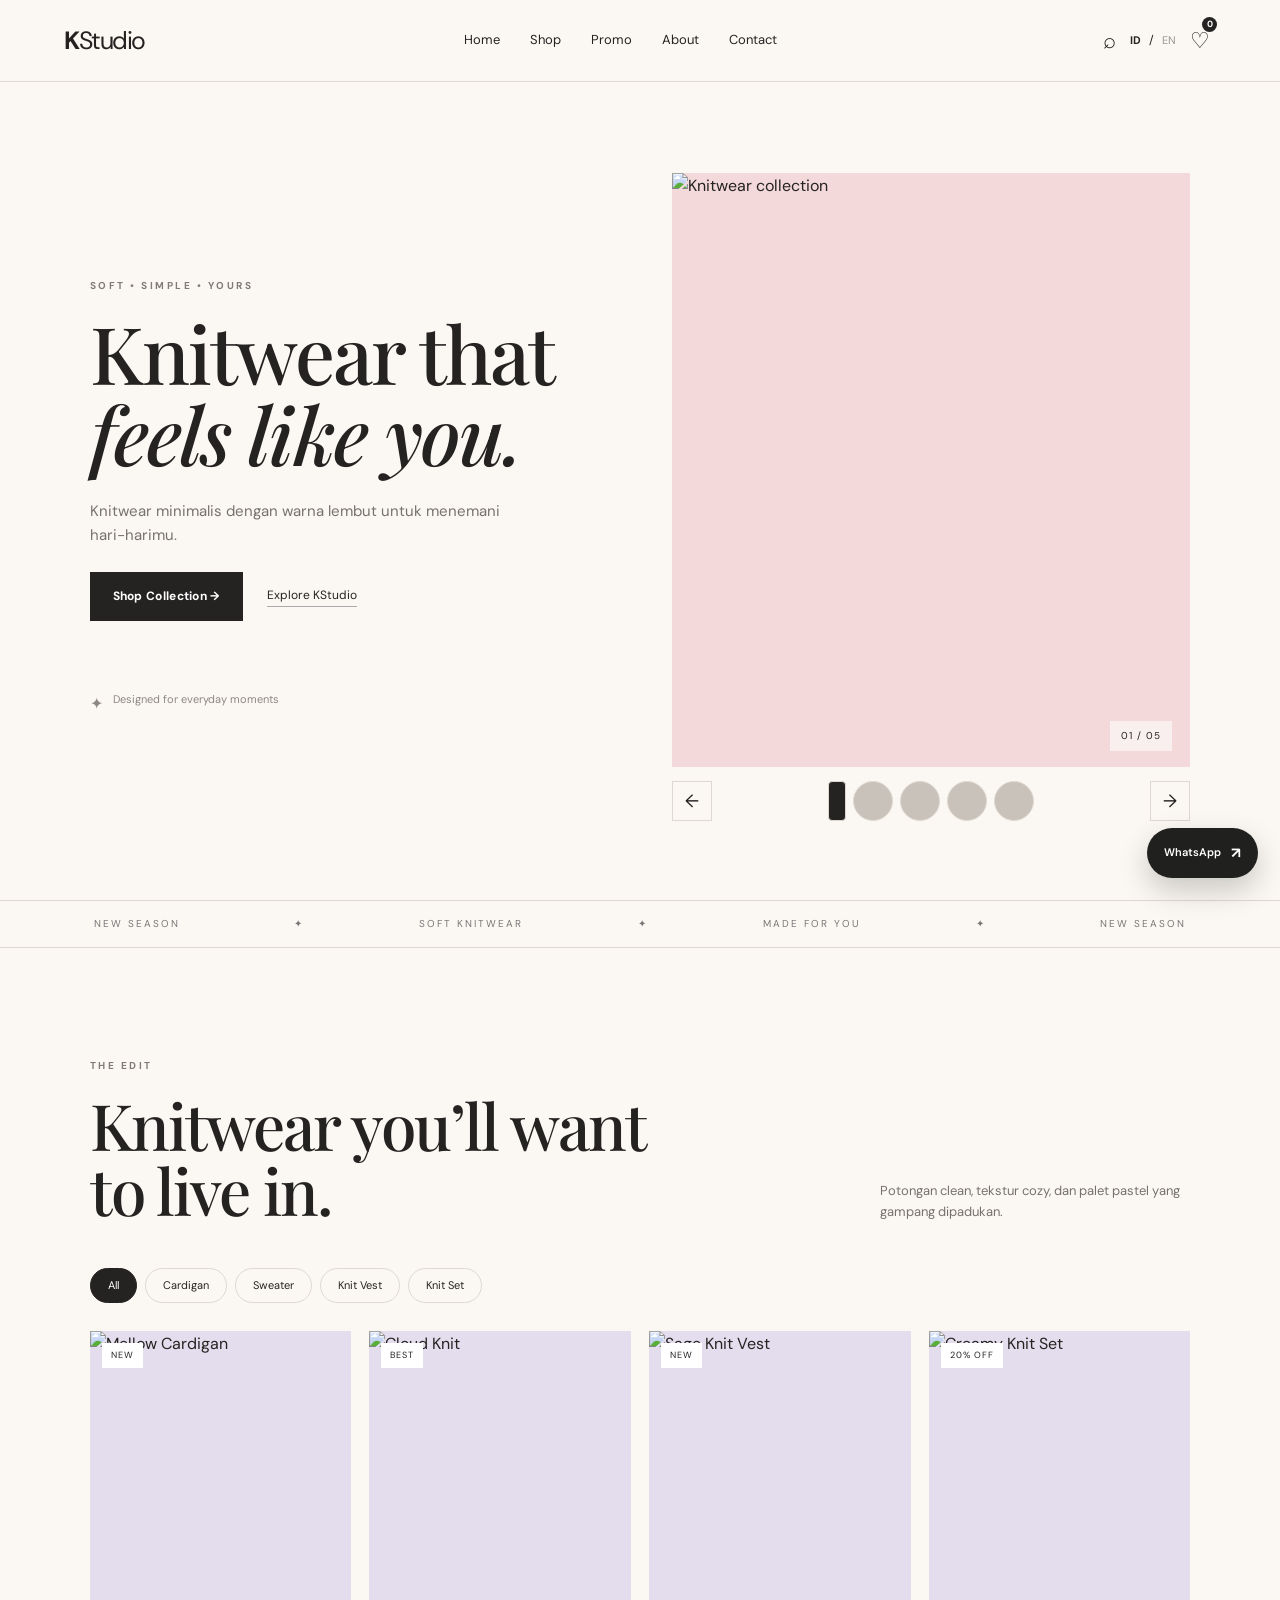
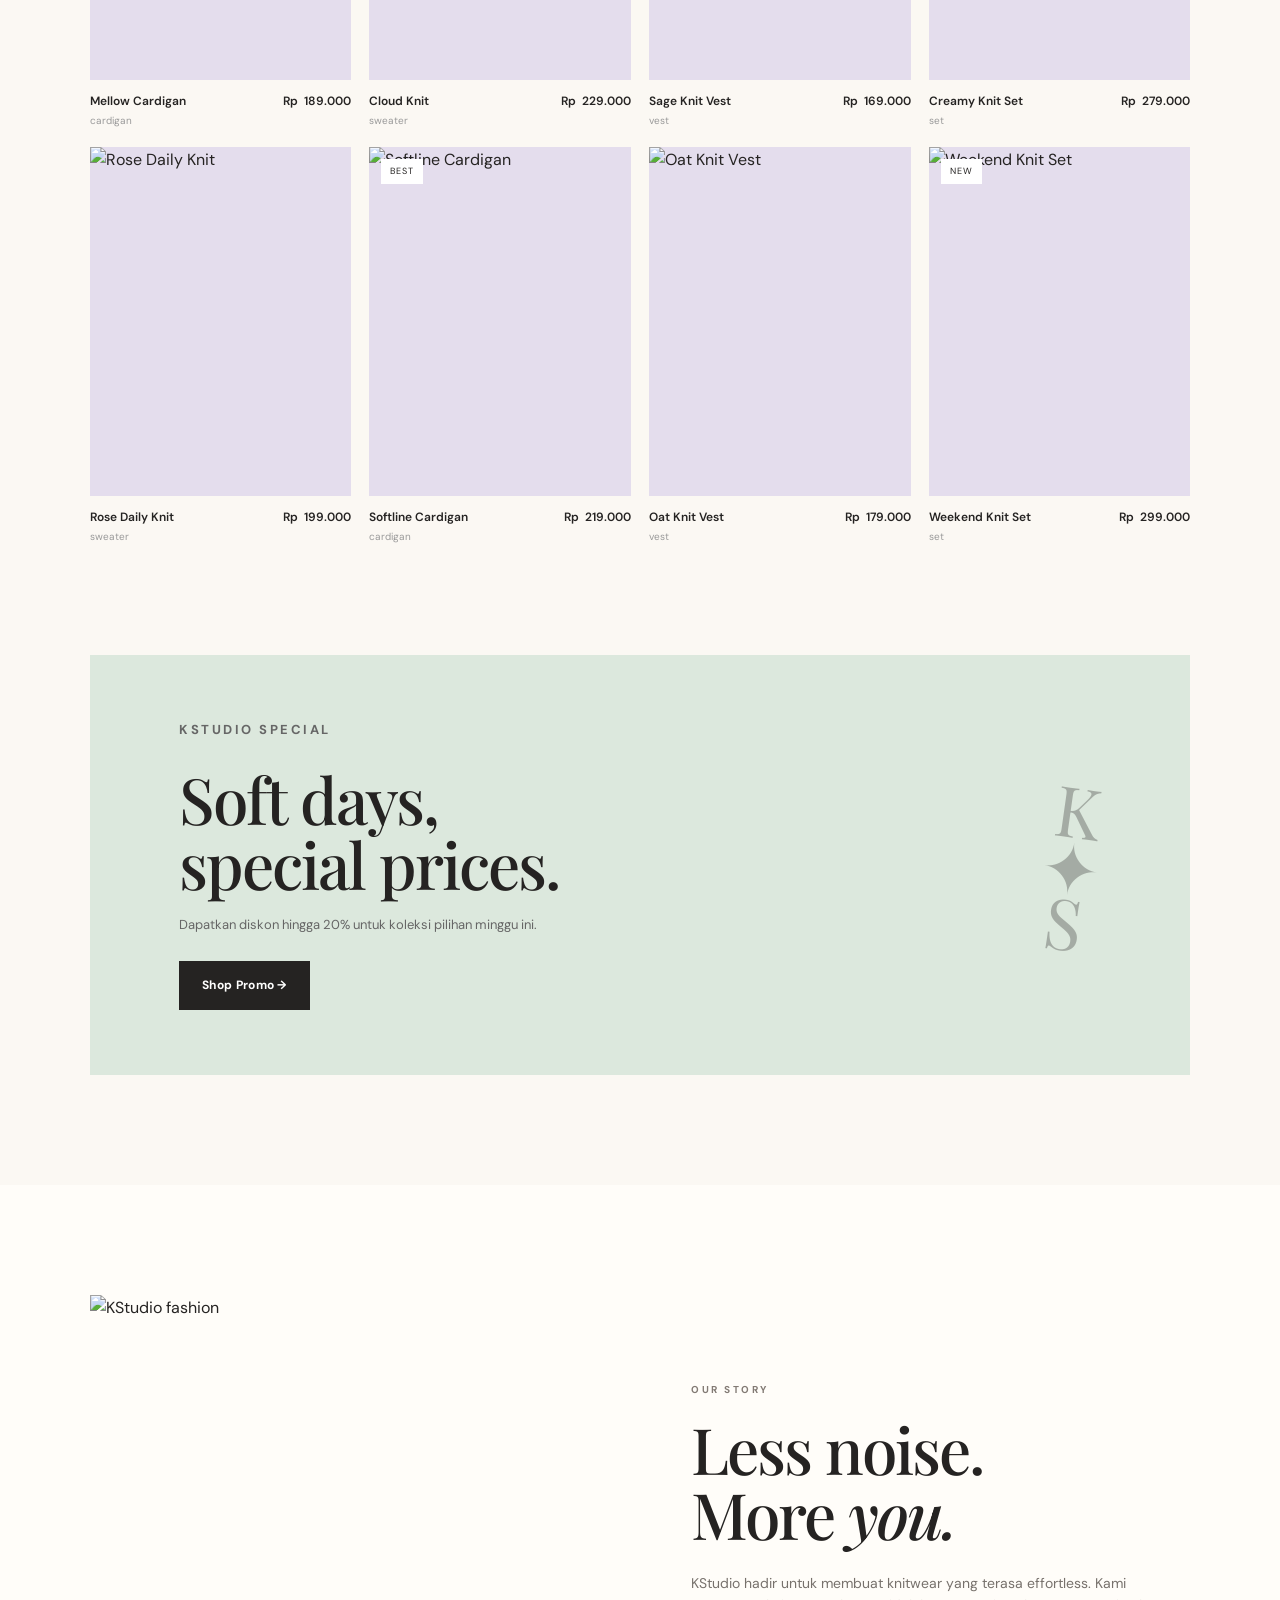
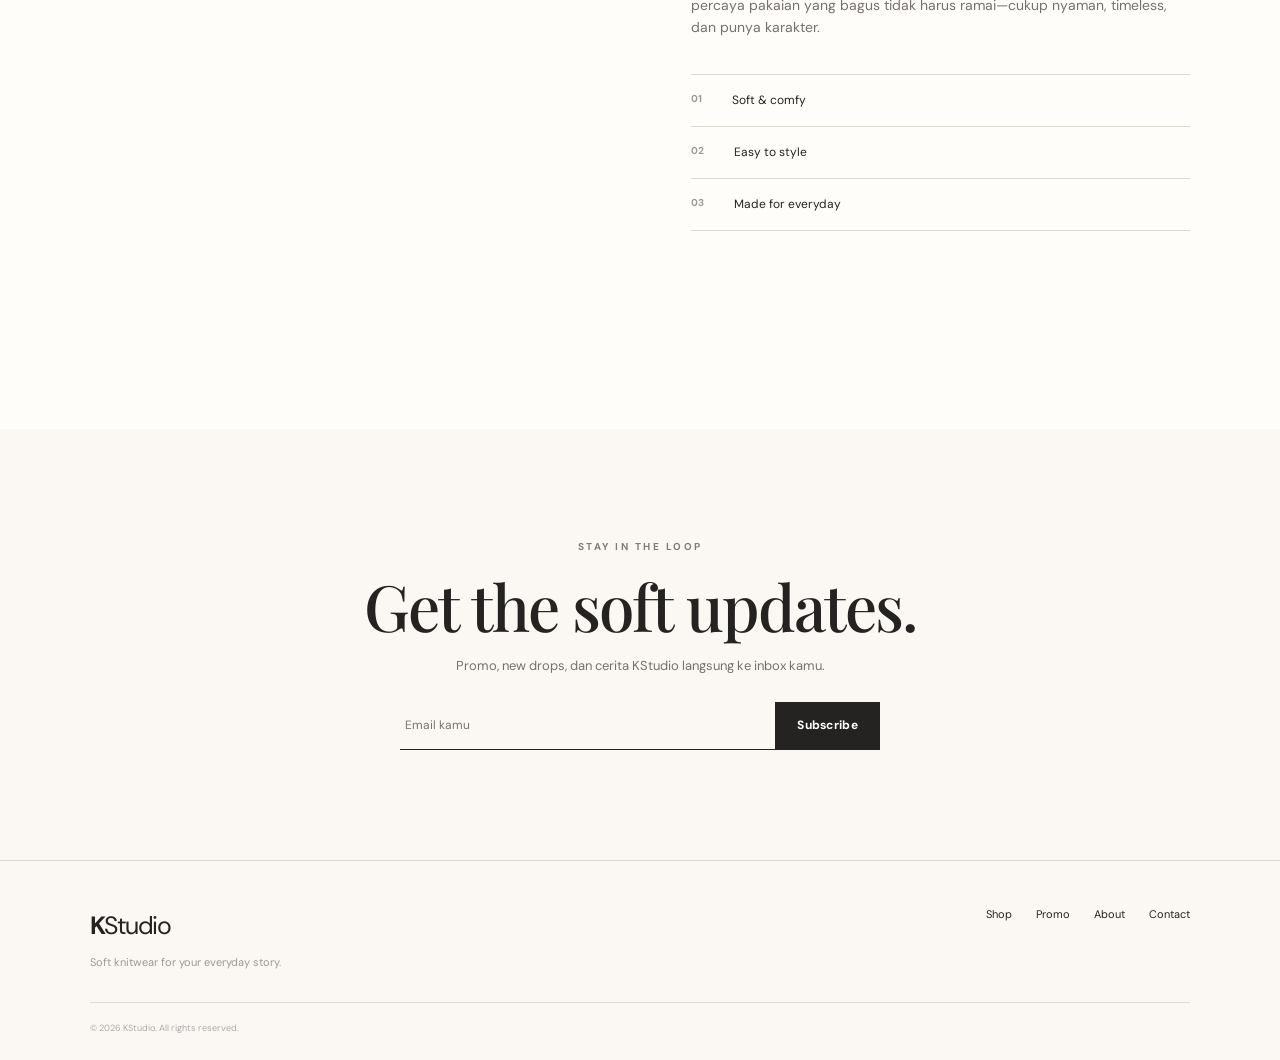
==== index.html @ eabb9b37 "Add files via upload" ====
<!DOCTYPE html>
<html lang="id">
<head>
  <meta charset="UTF-8">
  <meta name="viewport" content="width=device-width, initial-scale=1.0">
  <meta name="description" content="KStudio — modern knitwear with a soft pastel aesthetic.">
  <title>KStudio — Knitwear & Everyday Essentials</title>
  <link rel="preconnect" href="https://fonts.googleapis.com">
  <link rel="preconnect" href="https://fonts.gstatic.com" crossorigin>
  <link href="https://fonts.googleapis.com/css2?family=DM+Sans:wght@400;500;600;700&family=Playfair+Display:wght@500;600&display=swap" rel="stylesheet">
  <link rel="stylesheet" href="style.css">
</head>
<body>
  <header class="header">
    <a href="#home" class="logo">K<span>Studio</span></a>

    <nav class="nav" id="nav">
      <a href="#home" data-i18n="nav.home">Home</a>
      <a href="#shop" data-i18n="nav.shop">Shop</a>
      <a href="#promo" data-i18n="nav.promo">Promo</a>
      <a href="#about" data-i18n="nav.about">About</a>
      <a href="#contact" data-i18n="nav.contact">Contact</a>
    </nav>

    <div class="header-actions">
      <button class="icon-btn" id="searchBtn" aria-label="Search">⌕</button>
      <button class="lang-btn active" data-lang="id">ID</button>
      <span>/</span>
      <button class="lang-btn" data-lang="en">EN</button>
      <button class="icon-btn cart-button" id="cartBtn" aria-label="Shopping cart">
        ♡ <b id="cartCount">0</b>
      </button>
      <button class="menu-btn" id="menuBtn" aria-label="Open menu">☰</button>
    </div>
  </header>

  <div class="search-panel" id="searchPanel">
    <input id="searchInput" type="search" placeholder="Cari knitwear favoritmu..." data-i18n-placeholder="search.placeholder">
    <button id="closeSearch">×</button>
  </div>

  <main>
    <section class="hero" id="home">
      <div class="hero-copy">
        <p class="eyebrow" data-i18n="hero.eyebrow">SOFT • SIMPLE • YOURS</p>
        <h1 data-i18n="hero.title">Knitwear that<br><em>feels like you.</em></h1>
        <p class="hero-text" data-i18n="hero.text">Knitwear minimalis dengan warna lembut untuk menemani hari-harimu.</p>
        <div class="hero-buttons">
          <a href="#shop" class="btn btn-dark" data-i18n="hero.cta">Shop Collection →</a>
          <a href="#about" class="text-link" data-i18n="hero.more">Explore KStudio</a>
        </div>
        <div class="hero-note">
          <span>✦</span>
          <span data-i18n="hero.note">Designed for everyday moments</span>
        </div>
      </div>

      <div class="hero-slider">
        <div class="slides" id="slides">
          <article class="slide active">
            <img src="https://images.unsplash.com/photo-1551488831-00ddcb6c6bd3?auto=format&fit=crop&w=1200&q=85" alt="Knitwear collection">
            <div class="slide-label">01 / 05</div>
          </article>
          <article class="slide">
            <img src="https://images.unsplash.com/photo-1576566588028-4147f3842f27?auto=format&fit=crop&w=1200&q=85" alt="Soft knitwear">
            <div class="slide-label">02 / 05</div>
          </article>
          <article class="slide">
            <img src="https://images.unsplash.com/photo-1608234807905-4466023792f5?auto=format&fit=crop&w=1200&q=85" alt="Casual knit outfit">
            <div class="slide-label">03 / 05</div>
          </article>
          <article class="slide">
            <img src="https://images.unsplash.com/photo-1583743814966-8936f37f4678?auto=format&fit=crop&w=1200&q=85" alt="Minimal fashion">
            <div class="slide-label">04 / 05</div>
          </article>
          <article class="slide">
            <img src="https://images.unsplash.com/photo-1610652492500-ded49ceeb378?auto=format&fit=crop&w=1200&q=85" alt="Cozy fashion">
            <div class="slide-label">05 / 05</div>
          </article>
        </div>
        <div class="slider-controls">
          <button id="prevSlide">←</button>
          <div class="dots" id="dots"></div>
          <button id="nextSlide">→</button>
        </div>
      </div>
    </section>

    <section class="ticker">
      <span>NEW SEASON</span><i>✦</i><span>SOFT KNITWEAR</span><i>✦</i><span>MADE FOR YOU</span><i>✦</i><span>NEW SEASON</span>
    </section>

    <section class="section" id="shop">
      <div class="section-head">
        <div>
          <p class="eyebrow" data-i18n="shop.eyebrow">THE EDIT</p>
          <h2 data-i18n="shop.title">Knitwear you’ll want<br>to live in.</h2>
        </div>
        <p data-i18n="shop.desc">Potongan clean, tekstur cozy, dan palet pastel yang gampang dipadukan.</p>
      </div>

      <div class="category-row">
        <button class="category active" data-filter="all" data-i18n="cat.all">All</button>
        <button class="category" data-filter="cardigan" data-i18n="cat.cardigan">Cardigan</button>
        <button class="category" data-filter="sweater" data-i18n="cat.sweater">Sweater</button>
        <button class="category" data-filter="vest" data-i18n="cat.vest">Knit Vest</button>
        <button class="category" data-filter="set" data-i18n="cat.set">Knit Set</button>
      </div>

      <div class="product-grid" id="productGrid"></div>
    </section>

    <section class="promo" id="promo">
      <div>
        <p class="eyebrow">KSTUDIO SPECIAL</p>
        <h2 data-i18n="promo.title">Soft days,<br>special prices.</h2>
        <p data-i18n="promo.text">Dapatkan diskon hingga 20% untuk koleksi pilihan minggu ini.</p>
        <a href="#shop" class="btn btn-dark" data-i18n="promo.cta">Shop Promo →</a>
      </div>
      <div class="promo-mark">K<br>✦<br>S</div>
    </section>

    <section class="about section" id="about">
      <div class="about-image">
        <img src="https://images.unsplash.com/photo-1558769132-cb1aea458c5e?auto=format&fit=crop&w=1200&q=85" alt="KStudio fashion">
      </div>
      <div class="about-copy">
        <p class="eyebrow" data-i18n="about.eyebrow">OUR STORY</p>
        <h2 data-i18n="about.title">Less noise.<br>More <em>you.</em></h2>
        <p data-i18n="about.text">KStudio hadir untuk membuat knitwear yang terasa effortless. Kami percaya pakaian yang bagus tidak harus ramai—cukup nyaman, timeless, dan punya karakter.</p>
        <div class="values">
          <div><strong>01</strong><span data-i18n="about.v1">Soft & comfy</span></div>
          <div><strong>02</strong><span data-i18n="about.v2">Easy to style</span></div>
          <div><strong>03</strong><span data-i18n="about.v3">Made for everyday</span></div>
        </div>
      </div>
    </section>

    <section class="newsletter" id="contact">
      <p class="eyebrow">STAY IN THE LOOP</p>
      <h2 data-i18n="newsletter.title">Get the soft updates.</h2>
      <p data-i18n="newsletter.text">Promo, new drops, dan cerita KStudio langsung ke inbox kamu.</p>
      <form id="newsletterForm">
        <input type="email" required placeholder="Email kamu" data-i18n-placeholder="newsletter.placeholder">
        <button class="btn btn-dark" data-i18n="newsletter.button">Subscribe</button>
      </form>
    </section>
  </main>

  <footer class="footer">
    <div class="footer-brand">
      <a href="#home" class="logo">K<span>Studio</span></a>
      <p data-i18n="footer.tag">Soft knitwear for your everyday story.</p>
    </div>
    <div class="footer-links">
      <a href="#shop" data-i18n="nav.shop">Shop</a>
      <a href="#promo" data-i18n="nav.promo">Promo</a>
      <a href="#about" data-i18n="nav.about">About</a>
      <a href="#contact" data-i18n="nav.contact">Contact</a>
    </div>
    <div class="copyright">© 2026 KStudio. All rights reserved.</div>
  </footer>

  <aside class="cart-drawer" id="cartDrawer">
    <div class="drawer-head">
      <h3 data-i18n="cart.title">Your Bag</h3>
      <button id="closeCart">×</button>
    </div>
    <div id="cartItems" class="cart-items"></div>
    <div class="cart-bottom">
      <div><span data-i18n="cart.total">Total</span><strong id="cartTotal">Rp0</strong></div>
      <button id="checkoutBtn" class="btn btn-dark full" data-i18n="cart.checkout">Checkout via WhatsApp</button>
    </div>
  </aside>
  <div class="overlay" id="overlay"></div>

  <a class="wa-float" href="https://wa.me/6285219577704?text=Halo%20kak%20aku%20mau%20pesan%20baju%20....%205%20pack%20ya" target="_blank" rel="noopener" aria-label="Chat WhatsApp">
    <span>WhatsApp</span> <b>↗</b>
  </a>

  <div class="toast" id="toast"></div>
  <script src="script.js"></script>
</body>
</html>
---- style.css ----
*{box-sizing:border-box;margin:0;padding:0}
:root{--cream:#fbf8f3;--paper:#fffdf9;--ink:#252322;--muted:#77716c;--pink:#f3d9d9;--lav:#e4dded;--sage:#dce8dd;--yellow:#f4e6ba;--line:#ded8d0}
html{scroll-behavior:smooth}
body{font-family:"DM Sans",sans-serif;background:var(--cream);color:var(--ink);line-height:1.6}
a{text-decoration:none;color:inherit}
button,input{font:inherit}
button{cursor:pointer;border:0;background:none;color:inherit}
.header{height:82px;display:flex;align-items:center;justify-content:space-between;padding:0 5vw;border-bottom:1px solid var(--line);background:rgba(251,248,243,.9);backdrop-filter:blur(14px);position:sticky;top:0;z-index:20}
.logo{font-size:25px;font-weight:700;letter-spacing:-1.5px}.logo span{font-weight:400}
.nav{display:flex;gap:30px;font-size:13px}.nav a,.footer-links a{position:relative}.nav a:after{content:"";height:1px;background:var(--ink);position:absolute;left:0;right:100%;bottom:-5px;transition:.3s}.nav a:hover:after{right:0}
.header-actions{display:flex;align-items:center;gap:8px;font-size:12px}.icon-btn{font-size:22px;padding:6px}.cart-button{position:relative}.cart-button b{position:absolute;right:-1px;top:0;background:var(--ink);color:white;width:15px;height:15px;border-radius:50%;font-size:9px;display:grid;place-items:center}.lang-btn{font-size:11px;color:#9b9590}.lang-btn.active{color:var(--ink);font-weight:700}.menu-btn{display:none;font-size:23px}
.search-panel{position:fixed;right:5vw;top:90px;width:min(440px,90vw);padding:10px;background:var(--paper);border:1px solid var(--line);box-shadow:0 20px 50px #0001;z-index:30;display:none}.search-panel.show{display:flex}.search-panel input{flex:1;border:0;background:transparent;padding:12px;outline:0}.search-panel button{font-size:22px;padding:0 10px}
.hero{min-height:calc(100vh - 82px);display:grid;grid-template-columns:1fr 1fr;gap:5vw;padding:7vw 7vw 6vw;align-items:center}
.eyebrow{font-size:10px;letter-spacing:2.5px;font-weight:700;color:#827a74;margin-bottom:18px}
.hero h1,.section h2,.promo h2,.about h2,.newsletter h2{font-family:"Playfair Display",serif;font-weight:500;letter-spacing:-2px;line-height:1.02}
.hero h1{font-size:clamp(48px,6.2vw,90px)}em{font-style:italic;font-weight:500}.hero-text{color:var(--muted);max-width:430px;margin:25px 0;font-size:15px}.hero-buttons{display:flex;align-items:center;gap:24px}.btn{display:inline-flex;justify-content:center;align-items:center;padding:14px 22px;font-size:12px;font-weight:700;letter-spacing:.3px;border:1px solid var(--ink);transition:.25s}.btn-dark{background:var(--ink);color:#fff}.btn-dark:hover{transform:translateY(-2px);opacity:.9}.text-link{font-size:12px;border-bottom:1px solid #aaa}.hero-note{margin-top:70px;display:flex;gap:10px;font-size:11px;color:#8d8781}.hero-note span:first-child{font-size:16px}
.hero-slider{min-width:0}.slides{height:min(66vh,700px);position:relative;overflow:hidden;background:var(--pink)}.slide{position:absolute;inset:0;opacity:0;transition:opacity .65s}.slide.active{opacity:1}.slide img{width:100%;height:100%;object-fit:cover;display:block}.slide-label{position:absolute;right:18px;bottom:16px;background:#fff9;padding:7px 11px;font-size:10px;letter-spacing:1px}.slider-controls{display:flex;justify-content:space-between;align-items:center;margin-top:14px}.slider-controls button{width:40px;height:40px;border:1px solid var(--line);font-size:18px}.dots{display:flex;gap:7px}.dot{width:5px;height:5px;border-radius:50%;background:#c9c2bb}.dot.active{background:var(--ink);width:18px;border-radius:4px}
.ticker{border-block:1px solid var(--line);display:flex;justify-content:space-around;gap:30px;padding:15px 4vw;font-size:10px;letter-spacing:2px;color:#777}.ticker i{font-style:normal}
.section{padding:110px 7vw}.section-head{display:flex;justify-content:space-between;gap:30px;align-items:end;margin-bottom:45px}.section h2{font-size:clamp(40px,5vw,68px)}.section-head>p{max-width:310px;color:var(--muted);font-size:13px}.category-row{display:flex;gap:8px;margin-bottom:28px;flex-wrap:wrap}.category{padding:8px 17px;border:1px solid var(--line);border-radius:50px;font-size:11px}.category.active,.category:hover{background:var(--ink);color:#fff;border-color:var(--ink)}
.product-grid{display:grid;grid-template-columns:repeat(4,1fr);gap:18px}.product-card{position:relative;cursor:pointer}.product-image{aspect-ratio:3/4;overflow:hidden;background:var(--lav);position:relative}.product-image img{width:100%;height:100%;object-fit:cover;transition:.5s}.product-card:hover img{transform:scale(1.045)}.product-tag{position:absolute;top:12px;left:12px;background:#fff;padding:5px 9px;font-size:9px;letter-spacing:1px}.add-cart{position:absolute;right:12px;bottom:12px;width:38px;height:38px;background:#fff;border-radius:50%;font-size:20px;opacity:0;transform:translateY(8px);transition:.25s}.product-card:hover .add-cart{opacity:1;transform:none}.product-info{display:flex;justify-content:space-between;gap:10px;padding-top:12px;font-size:12px}.product-name{font-weight:600}.product-type{color:#999;font-size:10px;margin-top:2px}.price{font-weight:600}
.promo{margin:0 7vw 110px;padding:65px 7%;background:var(--sage);display:flex;justify-content:space-between;align-items:center;overflow:hidden}.promo h2{font-size:clamp(44px,5vw,70px);margin-bottom:18px}.promo p{color:#666;max-width:400px;margin-bottom:25px;font-size:13px}.promo-mark{font-family:"Playfair Display",serif;font-size:70px;line-height:.8;text-align:center;transform:rotate(8deg);opacity:.3}
.about{display:grid;grid-template-columns:1fr 1fr;gap:8vw;align-items:center;background:var(--paper)}.about-image{aspect-ratio:4/5;overflow:hidden}.about-image img{width:100%;height:100%;object-fit:cover}.about-copy p:not(.eyebrow){color:var(--muted);font-size:14px;max-width:480px;margin:25px 0}.values{border-top:1px solid var(--line);margin-top:35px}.values div{display:flex;gap:30px;padding:16px 0;border-bottom:1px solid var(--line);font-size:12px}.values strong{font-size:10px;color:#999}
.newsletter{text-align:center;padding:110px 20px}.newsletter h2{font-size:clamp(42px,5vw,68px)}.newsletter>p:not(.eyebrow){color:var(--muted);font-size:13px;margin:18px auto 25px}.newsletter form{display:flex;max-width:480px;margin:auto;border-bottom:1px solid var(--ink)}.newsletter input{border:0;background:transparent;outline:0;padding:14px 5px;flex:1;font-size:12px}.newsletter .btn{border:0}
.footer{padding:45px 7vw 25px;border-top:1px solid var(--line);display:grid;grid-template-columns:1fr auto;gap:30px}.footer-brand p{font-size:11px;color:#999;margin-top:8px}.footer-links{display:flex;gap:24px;font-size:11px}.copyright{grid-column:1/-1;font-size:9px;color:#aaa;border-top:1px solid var(--line);padding-top:18px}
.cart-drawer{position:fixed;right:0;top:0;width:min(440px,92vw);height:100vh;background:var(--paper);z-index:50;transform:translateX(100%);transition:.35s;padding:28px;display:flex;flex-direction:column}.cart-drawer.open{transform:none}.drawer-head{display:flex;justify-content:space-between;border-bottom:1px solid var(--line);padding-bottom:18px}.drawer-head h3{font-family:"Playfair Display",serif;font-size:25px;font-weight:500}.drawer-head button{font-size:25px}.cart-items{flex:1;overflow:auto;padding:18px 0}.cart-empty{text-align:center;color:#999;font-size:12px;padding-top:50px}.cart-item{display:grid;grid-template-columns:70px 1fr auto;gap:12px;margin-bottom:16px}.cart-item img{width:70px;height:85px;object-fit:cover}.cart-item h4{font-size:12px}.cart-item p{font-size:11px;color:#999}.qty{display:flex;align-items:center;gap:8px;margin-top:8px}.qty button{width:22px;height:22px;border:1px solid var(--line)}.remove{font-size:16px;color:#999}.cart-bottom{border-top:1px solid var(--line);padding-top:18px}.cart-bottom>div{display:flex;justify-content:space-between;font-size:12px;margin-bottom:16px}.full{width:100%}.overlay{position:fixed;inset:0;background:#0005;z-index:40;opacity:0;pointer-events:none;transition:.3s}.overlay.show{opacity:1;pointer-events:auto}
.wa-float{position:fixed;right:22px;bottom:22px;background:#20211f;color:#fff;padding:13px 17px;border-radius:50px;z-index:25;font-size:11px;font-weight:600;box-shadow:0 12px 30px #0003;display:flex;gap:10px;align-items:center}.wa-float b{font-size:15px}.toast{position:fixed;bottom:25px;left:50%;transform:translate(-50%,20px);background:var(--ink);color:#fff;padding:11px 18px;font-size:11px;opacity:0;pointer-events:none;transition:.3s;z-index:70}.toast.show{opacity:1;transform:translate(-50%,0)}
@media(max-width:900px){.nav{gap:16px}.hero{grid-template-columns:1fr;padding-top:55px}.hero-slider{order:-1}.slides{height:58vh}.product-grid{grid-template-columns:repeat(2,1fr)}.about{grid-template-columns:1fr}.about-image{max-height:600px}.section-head{align-items:start;flex-direction:column}}
@media(max-width:650px){.header{height:70px;padding:0 5vw}.nav{position:fixed;top:70px;left:0;right:0;background:var(--paper);padding:25px;display:none;flex-direction:column;border-bottom:1px solid var(--line)}.nav.open{display:flex}.menu-btn{display:block}.header-actions>span,.lang-btn{display:none}.hero{padding:38px 5vw}.slides{height:58vh}.hero h1{font-size:50px}.hero-note{margin-top:40px}.section{padding:75px 5vw}.product-grid{gap:20px 10px}.promo{margin:0 5vw 75px;padding:45px 30px}.promo-mark{font-size:45px}.footer{padding-inline:5vw}.footer-links{grid-column:1/-1;grid-row:2}.newsletter{padding:75px 20px}.wa-float span{display:none}.wa-float{width:52px;height:52px;padding:0;justify-content:center;border-radius:50%}}
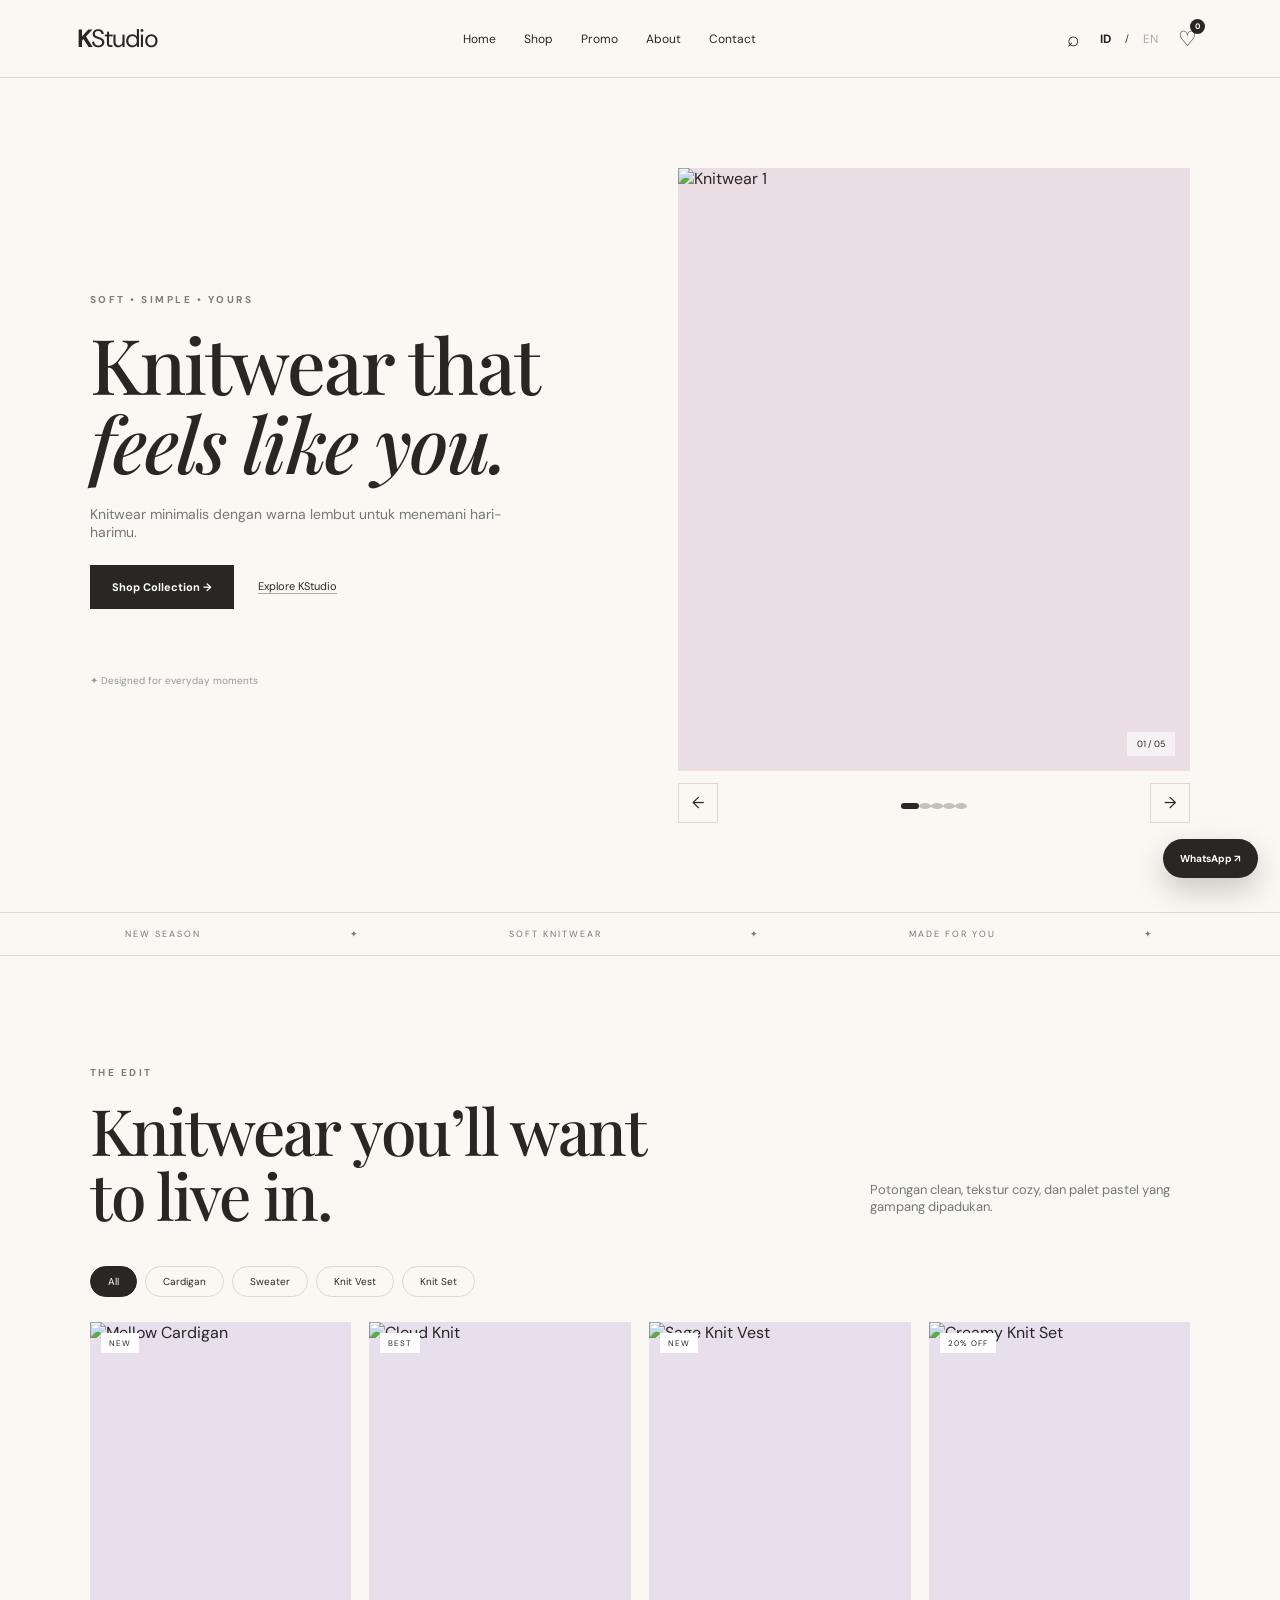
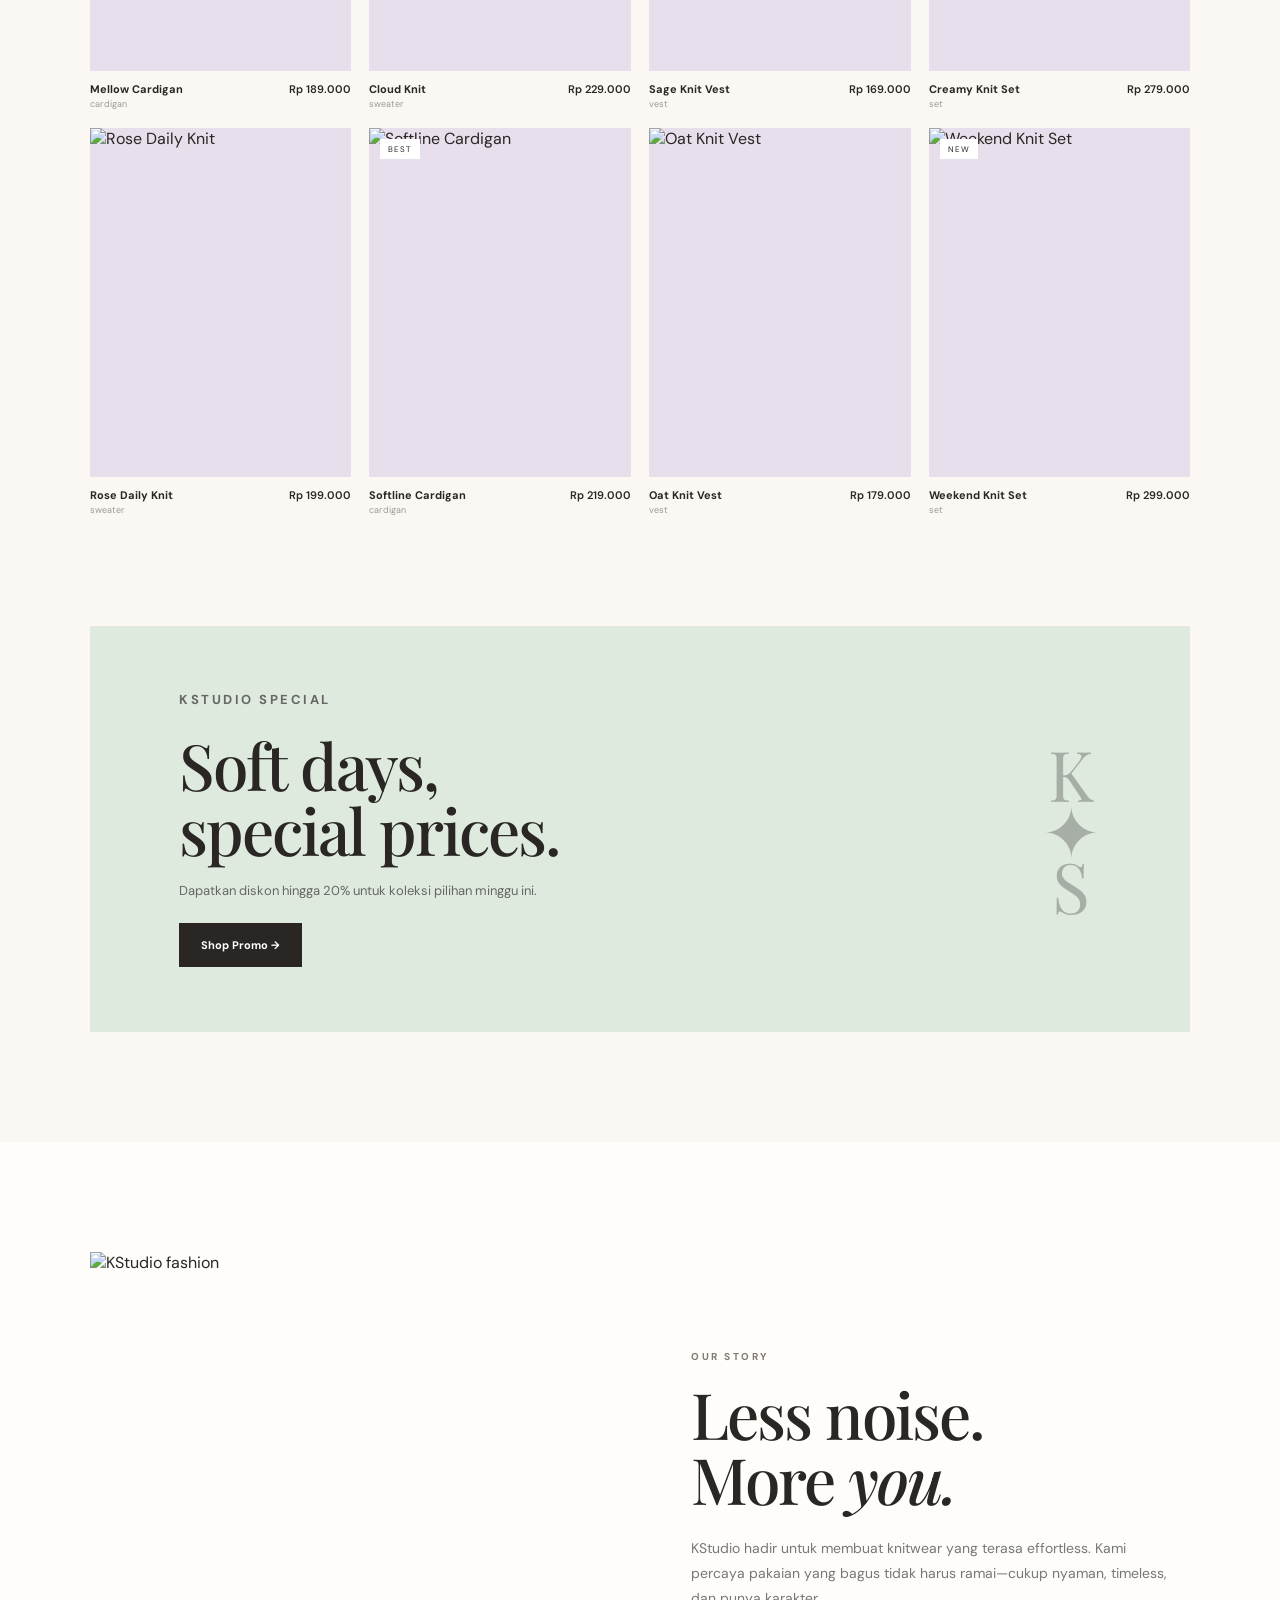
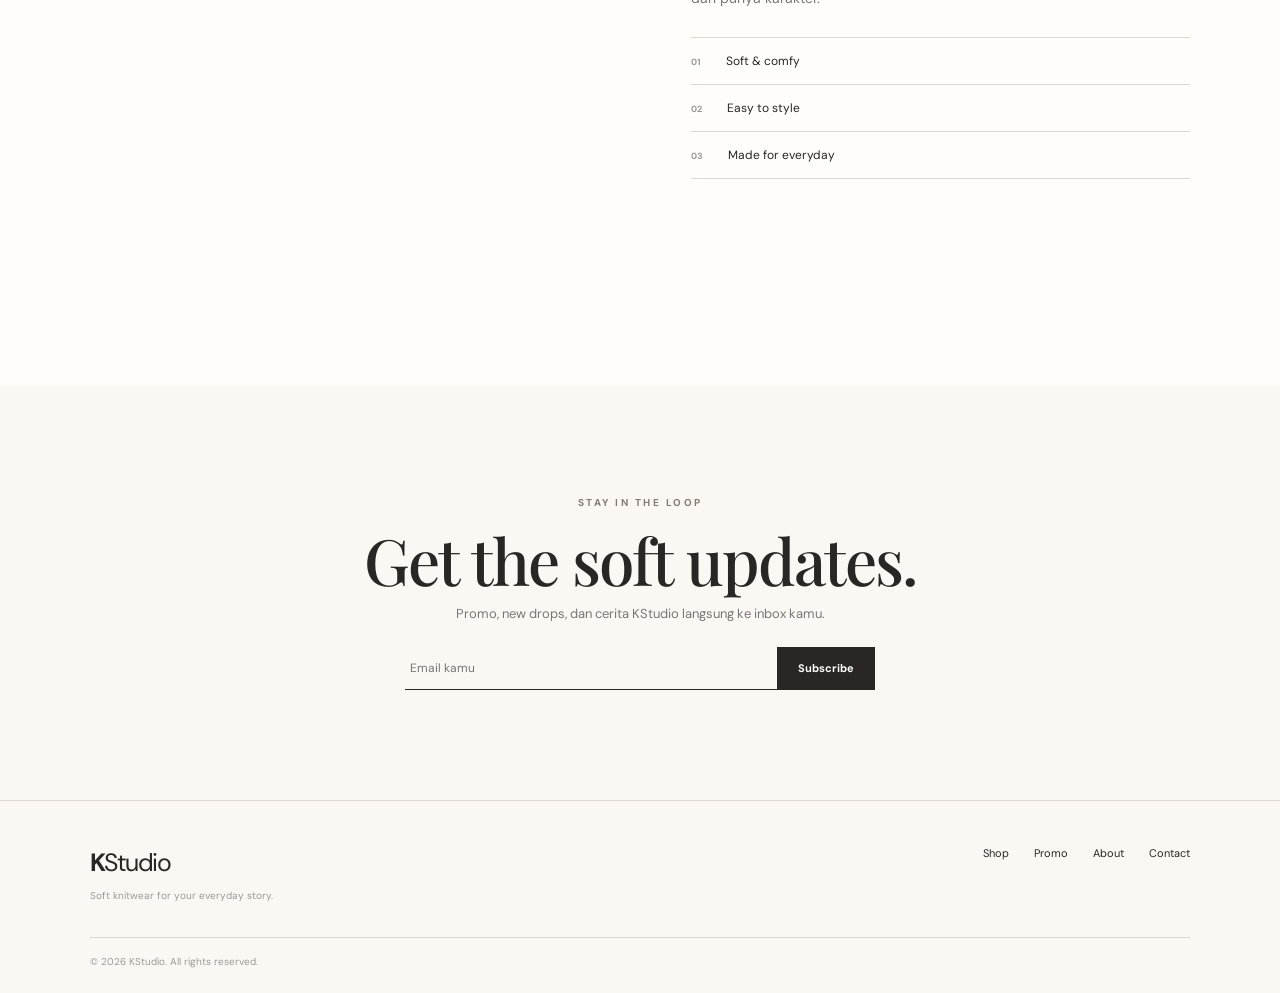
==== commit 89dc6dc8: "Add files via upload" ====
--- a/index.html
+++ b/index.html
@@ -1,184 +1,74 @@
-<!DOCTYPE html>
+<!doctype html>
 <html lang="id">
 <head>
-  <meta charset="UTF-8">
-  <meta name="viewport" content="width=device-width, initial-scale=1.0">
-  <meta name="description" content="KStudio — modern knitwear with a soft pastel aesthetic.">
-  <title>KStudio — Knitwear & Everyday Essentials</title>
-  <link rel="preconnect" href="https://fonts.googleapis.com">
-  <link rel="preconnect" href="https://fonts.gstatic.com" crossorigin>
-  <link href="https://fonts.googleapis.com/css2?family=DM+Sans:wght@400;500;600;700&family=Playfair+Display:wght@500;600&display=swap" rel="stylesheet">
-  <link rel="stylesheet" href="style.css">
+  <meta charset="utf-8">
+  <meta name="viewport" content="width=device-width, initial-scale=1">
+  <title>KStudio — Knitwear</title>
+  <link rel="stylesheet" href="./style.css">
 </head>
 <body>
-  <header class="header">
-    <a href="#home" class="logo">K<span>Studio</span></a>
+<header class="header">
+  <a class="logo" href="#home">K<span>Studio</span></a>
+  <nav id="nav">
+    <a href="#home">Home</a><a href="#shop">Shop</a><a href="#promo">Promo</a>
+    <a href="#about">About</a><a href="#contact">Contact</a>
+  </nav>
+  <div class="actions">
+    <button id="searchBtn">⌕</button>
+    <button class="lang active" data-lang="id">ID</button><small>/</small><button class="lang" data-lang="en">EN</button>
+    <button id="cartBtn" class="cart">♡<b id="cartCount">0</b></button>
+    <button id="menuBtn" class="menu">☰</button>
+  </div>
+</header>
 
-    <nav class="nav" id="nav">
-      <a href="#home" data-i18n="nav.home">Home</a>
-      <a href="#shop" data-i18n="nav.shop">Shop</a>
-      <a href="#promo" data-i18n="nav.promo">Promo</a>
-      <a href="#about" data-i18n="nav.about">About</a>
-      <a href="#contact" data-i18n="nav.contact">Contact</a>
-    </nav>
+<div id="searchPanel" class="search-panel">
+  <input id="searchInput" placeholder="Cari knitwear favoritmu...">
+  <button id="closeSearch">×</button>
+</div>
 
-    <div class="header-actions">
-      <button class="icon-btn" id="searchBtn" aria-label="Search">⌕</button>
-      <button class="lang-btn active" data-lang="id">ID</button>
-      <span>/</span>
-      <button class="lang-btn" data-lang="en">EN</button>
-      <button class="icon-btn cart-button" id="cartBtn" aria-label="Shopping cart">
-        ♡ <b id="cartCount">0</b>
-      </button>
-      <button class="menu-btn" id="menuBtn" aria-label="Open menu">☰</button>
-    </div>
-  </header>
+<main>
+<section id="home" class="hero">
+  <div class="hero-copy">
+    <p class="eyebrow">SOFT • SIMPLE • YOURS</p>
+    <h1>Knitwear that<br><em>feels like you.</em></h1>
+    <p class="lead">Knitwear minimalis dengan warna lembut untuk menemani hari-harimu.</p>
+    <div class="hero-actions"><a class="btn dark" href="#shop">Shop Collection →</a><a class="under" href="#about">Explore KStudio</a></div>
+    <p class="note">✦ Designed for everyday moments</p>
+  </div>
+  <div class="slider-wrap">
+    <div class="slider" id="slider"></div>
+    <div class="slider-controls"><button id="prev">←</button><div id="dots"></div><button id="next">→</button></div>
+  </div>
+</section>
 
-  <div class="search-panel" id="searchPanel">
-    <input id="searchInput" type="search" placeholder="Cari knitwear favoritmu..." data-i18n-placeholder="search.placeholder">
-    <button id="closeSearch">×</button>
+<div class="ticker"><span>NEW SEASON</span><i>✦</i><span>SOFT KNITWEAR</span><i>✦</i><span>MADE FOR YOU</span><i>✦</i></div>
+
+<section id="shop" class="section">
+  <div class="section-head"><div><p class="eyebrow">THE EDIT</p><h2>Knitwear you’ll want<br>to live in.</h2></div><p>Potongan clean, tekstur cozy, dan palet pastel yang gampang dipadukan.</p></div>
+  <div class="filters">
+    <button class="filter active" data-filter="all">All</button><button class="filter" data-filter="cardigan">Cardigan</button>
+    <button class="filter" data-filter="sweater">Sweater</button><button class="filter" data-filter="vest">Knit Vest</button><button class="filter" data-filter="set">Knit Set</button>
   </div>
+  <div id="products" class="products"></div>
+</section>
 
-  <main>
-    <section class="hero" id="home">
-      <div class="hero-copy">
-        <p class="eyebrow" data-i18n="hero.eyebrow">SOFT • SIMPLE • YOURS</p>
-        <h1 data-i18n="hero.title">Knitwear that<br><em>feels like you.</em></h1>
-        <p class="hero-text" data-i18n="hero.text">Knitwear minimalis dengan warna lembut untuk menemani hari-harimu.</p>
-        <div class="hero-buttons">
-          <a href="#shop" class="btn btn-dark" data-i18n="hero.cta">Shop Collection →</a>
-          <a href="#about" class="text-link" data-i18n="hero.more">Explore KStudio</a>
-        </div>
-        <div class="hero-note">
-          <span>✦</span>
-          <span data-i18n="hero.note">Designed for everyday moments</span>
-        </div>
-      </div>
+<section id="promo" class="promo"><div><p class="eyebrow">KSTUDIO SPECIAL</p><h2>Soft days,<br>special prices.</h2><p>Dapatkan diskon hingga 20% untuk koleksi pilihan minggu ini.</p><a class="btn dark" href="#shop">Shop Promo →</a></div><div class="mark">K<br>✦<br>S</div></section>
 
-      <div class="hero-slider">
-        <div class="slides" id="slides">
-          <article class="slide active">
-            <img src="https://images.unsplash.com/photo-1551488831-00ddcb6c6bd3?auto=format&fit=crop&w=1200&q=85" alt="Knitwear collection">
-            <div class="slide-label">01 / 05</div>
-          </article>
-          <article class="slide">
-            <img src="https://images.unsplash.com/photo-1576566588028-4147f3842f27?auto=format&fit=crop&w=1200&q=85" alt="Soft knitwear">
-            <div class="slide-label">02 / 05</div>
-          </article>
-          <article class="slide">
-            <img src="https://images.unsplash.com/photo-1608234807905-4466023792f5?auto=format&fit=crop&w=1200&q=85" alt="Casual knit outfit">
-            <div class="slide-label">03 / 05</div>
-          </article>
-          <article class="slide">
-            <img src="https://images.unsplash.com/photo-1583743814966-8936f37f4678?auto=format&fit=crop&w=1200&q=85" alt="Minimal fashion">
-            <div class="slide-label">04 / 05</div>
-          </article>
-          <article class="slide">
-            <img src="https://images.unsplash.com/photo-1610652492500-ded49ceeb378?auto=format&fit=crop&w=1200&q=85" alt="Cozy fashion">
-            <div class="slide-label">05 / 05</div>
-          </article>
-        </div>
-        <div class="slider-controls">
-          <button id="prevSlide">←</button>
-          <div class="dots" id="dots"></div>
-          <button id="nextSlide">→</button>
-        </div>
-      </div>
-    </section>
+<section id="about" class="about section">
+  <div class="about-img"><img src="https://images.unsplash.com/photo-1558769132-cb1aea458c5e?auto=format&fit=crop&w=1000&q=80" alt="KStudio fashion"></div>
+  <div><p class="eyebrow">OUR STORY</p><h2>Less noise.<br>More <em>you.</em></h2><p class="about-text">KStudio hadir untuk membuat knitwear yang terasa effortless. Kami percaya pakaian yang bagus tidak harus ramai—cukup nyaman, timeless, dan punya karakter.</p>
+  <div class="values"><div><b>01</b>Soft & comfy</div><div><b>02</b>Easy to style</div><div><b>03</b>Made for everyday</div></div></div>
+</section>
 
-    <section class="ticker">
-      <span>NEW SEASON</span><i>✦</i><span>SOFT KNITWEAR</span><i>✦</i><span>MADE FOR YOU</span><i>✦</i><span>NEW SEASON</span>
-    </section>
+<section id="contact" class="newsletter"><p class="eyebrow">STAY IN THE LOOP</p><h2>Get the soft updates.</h2><p>Promo, new drops, dan cerita KStudio langsung ke inbox kamu.</p><form id="newsletter"><input type="email" required placeholder="Email kamu"><button class="btn dark">Subscribe</button></form></section>
+</main>
 
-    <section class="section" id="shop">
-      <div class="section-head">
-        <div>
-          <p class="eyebrow" data-i18n="shop.eyebrow">THE EDIT</p>
-          <h2 data-i18n="shop.title">Knitwear you’ll want<br>to live in.</h2>
-        </div>
-        <p data-i18n="shop.desc">Potongan clean, tekstur cozy, dan palet pastel yang gampang dipadukan.</p>
-      </div>
+<footer><div><a class="logo" href="#home">K<span>Studio</span></a><p>Soft knitwear for your everyday story.</p></div><div class="footer-links"><a href="#shop">Shop</a><a href="#promo">Promo</a><a href="#about">About</a><a href="#contact">Contact</a></div><small>© 2026 KStudio. All rights reserved.</small></footer>
 
-      <div class="category-row">
-        <button class="category active" data-filter="all" data-i18n="cat.all">All</button>
-        <button class="category" data-filter="cardigan" data-i18n="cat.cardigan">Cardigan</button>
-        <button class="category" data-filter="sweater" data-i18n="cat.sweater">Sweater</button>
-        <button class="category" data-filter="vest" data-i18n="cat.vest">Knit Vest</button>
-        <button class="category" data-filter="set" data-i18n="cat.set">Knit Set</button>
-      </div>
-
-      <div class="product-grid" id="productGrid"></div>
-    </section>
-
-    <section class="promo" id="promo">
-      <div>
-        <p class="eyebrow">KSTUDIO SPECIAL</p>
-        <h2 data-i18n="promo.title">Soft days,<br>special prices.</h2>
-        <p data-i18n="promo.text">Dapatkan diskon hingga 20% untuk koleksi pilihan minggu ini.</p>
-        <a href="#shop" class="btn btn-dark" data-i18n="promo.cta">Shop Promo →</a>
-      </div>
-      <div class="promo-mark">K<br>✦<br>S</div>
-    </section>
-
-    <section class="about section" id="about">
-      <div class="about-image">
-        <img src="https://images.unsplash.com/photo-1558769132-cb1aea458c5e?auto=format&fit=crop&w=1200&q=85" alt="KStudio fashion">
-      </div>
-      <div class="about-copy">
-        <p class="eyebrow" data-i18n="about.eyebrow">OUR STORY</p>
-        <h2 data-i18n="about.title">Less noise.<br>More <em>you.</em></h2>
-        <p data-i18n="about.text">KStudio hadir untuk membuat knitwear yang terasa effortless. Kami percaya pakaian yang bagus tidak harus ramai—cukup nyaman, timeless, dan punya karakter.</p>
-        <div class="values">
-          <div><strong>01</strong><span data-i18n="about.v1">Soft & comfy</span></div>
-          <div><strong>02</strong><span data-i18n="about.v2">Easy to style</span></div>
-          <div><strong>03</strong><span data-i18n="about.v3">Made for everyday</span></div>
-        </div>
-      </div>
-    </section>
-
-    <section class="newsletter" id="contact">
-      <p class="eyebrow">STAY IN THE LOOP</p>
-      <h2 data-i18n="newsletter.title">Get the soft updates.</h2>
-      <p data-i18n="newsletter.text">Promo, new drops, dan cerita KStudio langsung ke inbox kamu.</p>
-      <form id="newsletterForm">
-        <input type="email" required placeholder="Email kamu" data-i18n-placeholder="newsletter.placeholder">
-        <button class="btn btn-dark" data-i18n="newsletter.button">Subscribe</button>
-      </form>
-    </section>
-  </main>
-
-  <footer class="footer">
-    <div class="footer-brand">
-      <a href="#home" class="logo">K<span>Studio</span></a>
-      <p data-i18n="footer.tag">Soft knitwear for your everyday story.</p>
-    </div>
-    <div class="footer-links">
-      <a href="#shop" data-i18n="nav.shop">Shop</a>
-      <a href="#promo" data-i18n="nav.promo">Promo</a>
-      <a href="#about" data-i18n="nav.about">About</a>
-      <a href="#contact" data-i18n="nav.contact">Contact</a>
-    </div>
-    <div class="copyright">© 2026 KStudio. All rights reserved.</div>
-  </footer>
-
-  <aside class="cart-drawer" id="cartDrawer">
-    <div class="drawer-head">
-      <h3 data-i18n="cart.title">Your Bag</h3>
-      <button id="closeCart">×</button>
-    </div>
-    <div id="cartItems" class="cart-items"></div>
-    <div class="cart-bottom">
-      <div><span data-i18n="cart.total">Total</span><strong id="cartTotal">Rp0</strong></div>
-      <button id="checkoutBtn" class="btn btn-dark full" data-i18n="cart.checkout">Checkout via WhatsApp</button>
-    </div>
-  </aside>
-  <div class="overlay" id="overlay"></div>
-
-  <a class="wa-float" href="https://wa.me/6285219577704?text=Halo%20kak%20aku%20mau%20pesan%20baju%20....%205%20pack%20ya" target="_blank" rel="noopener" aria-label="Chat WhatsApp">
-    <span>WhatsApp</span> <b>↗</b>
-  </a>
-
-  <div class="toast" id="toast"></div>
-  <script src="script.js"></script>
+<aside id="drawer" class="drawer"><div class="drawer-head"><h3>Your Bag</h3><button id="closeCart">×</button></div><div id="cartItems"></div><div class="cart-bottom"><div><span>Total</span><b id="total">Rp 0</b></div><button id="checkout" class="btn dark full">Checkout via WhatsApp</button></div></aside>
+<div id="overlay" class="overlay"></div>
+<a class="wa" href="https://wa.me/6285219577704?text=Halo%20kak%20aku%20mau%20pesan%20baju%20....%205%20pack%20ya" target="_blank" rel="noopener">WhatsApp <b>↗</b></a>
+<div id="toast" class="toast"></div>
+<script src="./script.js"></script>
 </body>
-</html>
+</html>
--- a/style.css
+++ b/style.css
@@ -1,28 +1,12 @@
-*{box-sizing:border-box;margin:0;padding:0}
-:root{--cream:#fbf8f3;--paper:#fffdf9;--ink:#252322;--muted:#77716c;--pink:#f3d9d9;--lav:#e4dded;--sage:#dce8dd;--yellow:#f4e6ba;--line:#ded8d0}
-html{scroll-behavior:smooth}
-body{font-family:"DM Sans",sans-serif;background:var(--cream);color:var(--ink);line-height:1.6}
-a{text-decoration:none;color:inherit}
-button,input{font:inherit}
-button{cursor:pointer;border:0;background:none;color:inherit}
-.header{height:82px;display:flex;align-items:center;justify-content:space-between;padding:0 5vw;border-bottom:1px solid var(--line);background:rgba(251,248,243,.9);backdrop-filter:blur(14px);position:sticky;top:0;z-index:20}
-.logo{font-size:25px;font-weight:700;letter-spacing:-1.5px}.logo span{font-weight:400}
-.nav{display:flex;gap:30px;font-size:13px}.nav a,.footer-links a{position:relative}.nav a:after{content:"";height:1px;background:var(--ink);position:absolute;left:0;right:100%;bottom:-5px;transition:.3s}.nav a:hover:after{right:0}
-.header-actions{display:flex;align-items:center;gap:8px;font-size:12px}.icon-btn{font-size:22px;padding:6px}.cart-button{position:relative}.cart-button b{position:absolute;right:-1px;top:0;background:var(--ink);color:white;width:15px;height:15px;border-radius:50%;font-size:9px;display:grid;place-items:center}.lang-btn{font-size:11px;color:#9b9590}.lang-btn.active{color:var(--ink);font-weight:700}.menu-btn{display:none;font-size:23px}
-.search-panel{position:fixed;right:5vw;top:90px;width:min(440px,90vw);padding:10px;background:var(--paper);border:1px solid var(--line);box-shadow:0 20px 50px #0001;z-index:30;display:none}.search-panel.show{display:flex}.search-panel input{flex:1;border:0;background:transparent;padding:12px;outline:0}.search-panel button{font-size:22px;padding:0 10px}
-.hero{min-height:calc(100vh - 82px);display:grid;grid-template-columns:1fr 1fr;gap:5vw;padding:7vw 7vw 6vw;align-items:center}
-.eyebrow{font-size:10px;letter-spacing:2.5px;font-weight:700;color:#827a74;margin-bottom:18px}
-.hero h1,.section h2,.promo h2,.about h2,.newsletter h2{font-family:"Playfair Display",serif;font-weight:500;letter-spacing:-2px;line-height:1.02}
-.hero h1{font-size:clamp(48px,6.2vw,90px)}em{font-style:italic;font-weight:500}.hero-text{color:var(--muted);max-width:430px;margin:25px 0;font-size:15px}.hero-buttons{display:flex;align-items:center;gap:24px}.btn{display:inline-flex;justify-content:center;align-items:center;padding:14px 22px;font-size:12px;font-weight:700;letter-spacing:.3px;border:1px solid var(--ink);transition:.25s}.btn-dark{background:var(--ink);color:#fff}.btn-dark:hover{transform:translateY(-2px);opacity:.9}.text-link{font-size:12px;border-bottom:1px solid #aaa}.hero-note{margin-top:70px;display:flex;gap:10px;font-size:11px;color:#8d8781}.hero-note span:first-child{font-size:16px}
-.hero-slider{min-width:0}.slides{height:min(66vh,700px);position:relative;overflow:hidden;background:var(--pink)}.slide{position:absolute;inset:0;opacity:0;transition:opacity .65s}.slide.active{opacity:1}.slide img{width:100%;height:100%;object-fit:cover;display:block}.slide-label{position:absolute;right:18px;bottom:16px;background:#fff9;padding:7px 11px;font-size:10px;letter-spacing:1px}.slider-controls{display:flex;justify-content:space-between;align-items:center;margin-top:14px}.slider-controls button{width:40px;height:40px;border:1px solid var(--line);font-size:18px}.dots{display:flex;gap:7px}.dot{width:5px;height:5px;border-radius:50%;background:#c9c2bb}.dot.active{background:var(--ink);width:18px;border-radius:4px}
-.ticker{border-block:1px solid var(--line);display:flex;justify-content:space-around;gap:30px;padding:15px 4vw;font-size:10px;letter-spacing:2px;color:#777}.ticker i{font-style:normal}
-.section{padding:110px 7vw}.section-head{display:flex;justify-content:space-between;gap:30px;align-items:end;margin-bottom:45px}.section h2{font-size:clamp(40px,5vw,68px)}.section-head>p{max-width:310px;color:var(--muted);font-size:13px}.category-row{display:flex;gap:8px;margin-bottom:28px;flex-wrap:wrap}.category{padding:8px 17px;border:1px solid var(--line);border-radius:50px;font-size:11px}.category.active,.category:hover{background:var(--ink);color:#fff;border-color:var(--ink)}
-.product-grid{display:grid;grid-template-columns:repeat(4,1fr);gap:18px}.product-card{position:relative;cursor:pointer}.product-image{aspect-ratio:3/4;overflow:hidden;background:var(--lav);position:relative}.product-image img{width:100%;height:100%;object-fit:cover;transition:.5s}.product-card:hover img{transform:scale(1.045)}.product-tag{position:absolute;top:12px;left:12px;background:#fff;padding:5px 9px;font-size:9px;letter-spacing:1px}.add-cart{position:absolute;right:12px;bottom:12px;width:38px;height:38px;background:#fff;border-radius:50%;font-size:20px;opacity:0;transform:translateY(8px);transition:.25s}.product-card:hover .add-cart{opacity:1;transform:none}.product-info{display:flex;justify-content:space-between;gap:10px;padding-top:12px;font-size:12px}.product-name{font-weight:600}.product-type{color:#999;font-size:10px;margin-top:2px}.price{font-weight:600}
-.promo{margin:0 7vw 110px;padding:65px 7%;background:var(--sage);display:flex;justify-content:space-between;align-items:center;overflow:hidden}.promo h2{font-size:clamp(44px,5vw,70px);margin-bottom:18px}.promo p{color:#666;max-width:400px;margin-bottom:25px;font-size:13px}.promo-mark{font-family:"Playfair Display",serif;font-size:70px;line-height:.8;text-align:center;transform:rotate(8deg);opacity:.3}
-.about{display:grid;grid-template-columns:1fr 1fr;gap:8vw;align-items:center;background:var(--paper)}.about-image{aspect-ratio:4/5;overflow:hidden}.about-image img{width:100%;height:100%;object-fit:cover}.about-copy p:not(.eyebrow){color:var(--muted);font-size:14px;max-width:480px;margin:25px 0}.values{border-top:1px solid var(--line);margin-top:35px}.values div{display:flex;gap:30px;padding:16px 0;border-bottom:1px solid var(--line);font-size:12px}.values strong{font-size:10px;color:#999}
-.newsletter{text-align:center;padding:110px 20px}.newsletter h2{font-size:clamp(42px,5vw,68px)}.newsletter>p:not(.eyebrow){color:var(--muted);font-size:13px;margin:18px auto 25px}.newsletter form{display:flex;max-width:480px;margin:auto;border-bottom:1px solid var(--ink)}.newsletter input{border:0;background:transparent;outline:0;padding:14px 5px;flex:1;font-size:12px}.newsletter .btn{border:0}
-.footer{padding:45px 7vw 25px;border-top:1px solid var(--line);display:grid;grid-template-columns:1fr auto;gap:30px}.footer-brand p{font-size:11px;color:#999;margin-top:8px}.footer-links{display:flex;gap:24px;font-size:11px}.copyright{grid-column:1/-1;font-size:9px;color:#aaa;border-top:1px solid var(--line);padding-top:18px}
-.cart-drawer{position:fixed;right:0;top:0;width:min(440px,92vw);height:100vh;background:var(--paper);z-index:50;transform:translateX(100%);transition:.35s;padding:28px;display:flex;flex-direction:column}.cart-drawer.open{transform:none}.drawer-head{display:flex;justify-content:space-between;border-bottom:1px solid var(--line);padding-bottom:18px}.drawer-head h3{font-family:"Playfair Display",serif;font-size:25px;font-weight:500}.drawer-head button{font-size:25px}.cart-items{flex:1;overflow:auto;padding:18px 0}.cart-empty{text-align:center;color:#999;font-size:12px;padding-top:50px}.cart-item{display:grid;grid-template-columns:70px 1fr auto;gap:12px;margin-bottom:16px}.cart-item img{width:70px;height:85px;object-fit:cover}.cart-item h4{font-size:12px}.cart-item p{font-size:11px;color:#999}.qty{display:flex;align-items:center;gap:8px;margin-top:8px}.qty button{width:22px;height:22px;border:1px solid var(--line)}.remove{font-size:16px;color:#999}.cart-bottom{border-top:1px solid var(--line);padding-top:18px}.cart-bottom>div{display:flex;justify-content:space-between;font-size:12px;margin-bottom:16px}.full{width:100%}.overlay{position:fixed;inset:0;background:#0005;z-index:40;opacity:0;pointer-events:none;transition:.3s}.overlay.show{opacity:1;pointer-events:auto}
-.wa-float{position:fixed;right:22px;bottom:22px;background:#20211f;color:#fff;padding:13px 17px;border-radius:50px;z-index:25;font-size:11px;font-weight:600;box-shadow:0 12px 30px #0003;display:flex;gap:10px;align-items:center}.wa-float b{font-size:15px}.toast{position:fixed;bottom:25px;left:50%;transform:translate(-50%,20px);background:var(--ink);color:#fff;padding:11px 18px;font-size:11px;opacity:0;pointer-events:none;transition:.3s;z-index:70}.toast.show{opacity:1;transform:translate(-50%,0)}
-@media(max-width:900px){.nav{gap:16px}.hero{grid-template-columns:1fr;padding-top:55px}.hero-slider{order:-1}.slides{height:58vh}.product-grid{grid-template-columns:repeat(2,1fr)}.about{grid-template-columns:1fr}.about-image{max-height:600px}.section-head{align-items:start;flex-direction:column}}
-@media(max-width:650px){.header{height:70px;padding:0 5vw}.nav{position:fixed;top:70px;left:0;right:0;background:var(--paper);padding:25px;display:none;flex-direction:column;border-bottom:1px solid var(--line)}.nav.open{display:flex}.menu-btn{display:block}.header-actions>span,.lang-btn{display:none}.hero{padding:38px 5vw}.slides{height:58vh}.hero h1{font-size:50px}.hero-note{margin-top:40px}.section{padding:75px 5vw}.product-grid{gap:20px 10px}.promo{margin:0 5vw 75px;padding:45px 30px}.promo-mark{font-size:45px}.footer{padding-inline:5vw}.footer-links{grid-column:1/-1;grid-row:2}.newsletter{padding:75px 20px}.wa-float span{display:none}.wa-float{width:52px;height:52px;padding:0;justify-content:center;border-radius:50%}}
+@import url('https://fonts.googleapis.com/css2?family=DM+Sans:wght@400;500;600;700&family=Playfair+Display:ital,wght@0,500;0,600;1,500&display=swap');
+*{box-sizing:border-box}html{scroll-behavior:smooth}body{margin:0;background:#fbf8f3;color:#292624;font-family:'DM Sans',Arial,sans-serif}a{text-decoration:none;color:inherit}button,input{font:inherit}button{cursor:pointer;border:0;background:none;color:inherit}
+.header{height:78px;padding:0 6vw;display:flex;align-items:center;justify-content:space-between;border-bottom:1px solid #ddd7d0;background:#fbf8f3ee;position:sticky;top:0;z-index:20;backdrop-filter:blur(10px)}.logo{font-size:25px;font-weight:700;letter-spacing:-1.5px}.logo span{font-weight:400}.header nav{display:flex;gap:28px;font-size:12px}.header nav a:hover{text-decoration:underline}.actions{display:flex;align-items:center;gap:8px;font-size:12px}.actions button{padding:6px}.actions button:first-child{font-size:21px}.lang{color:#aaa}.lang.active{color:#222;font-weight:700}.cart{font-size:21px;position:relative}.cart b{position:absolute;top:0;right:-2px;background:#292624;color:#fff;border-radius:50%;font-size:8px;width:15px;height:15px;display:grid;place-items:center}.menu{display:none;font-size:21px}
+.search-panel{display:none;position:fixed;right:6vw;top:88px;background:#fffdf9;border:1px solid #ddd7d0;padding:10px;z-index:30;width:min(430px,90vw);box-shadow:0 20px 50px #0002}.search-panel.show{display:flex}.search-panel input{flex:1;border:0;outline:0;padding:10px;background:transparent}.search-panel button{font-size:22px}
+.hero{min-height:calc(100vh - 78px);padding:7vw 7vw;display:grid;grid-template-columns:1fr 1fr;gap:6vw;align-items:center}.eyebrow{font-size:10px;letter-spacing:2.5px;font-weight:700;color:#827a74;margin:0 0 18px}.hero h1,h2,h3{font-family:'Playfair Display',Georgia,serif;font-weight:500;line-height:1.02;letter-spacing:-2px}.hero h1{font-size:clamp(48px,6vw,86px);margin:0}.hero em{font-style:italic}.lead{color:#777;max-width:420px;font-size:14px;margin:24px 0}.hero-actions{display:flex;gap:24px;align-items:center}.btn{display:inline-flex;justify-content:center;align-items:center;padding:14px 21px;font-size:11px;font-weight:700;border:1px solid #292624}.dark{background:#292624;color:white}.under{font-size:11px;border-bottom:1px solid #aaa}.note{font-size:10px;color:#999;margin-top:65px}.slider{height:min(67vh,680px);position:relative;overflow:hidden;background:#eadde3}.slide{position:absolute;inset:0;opacity:0;transition:.6s}.slide.active{opacity:1}.slide img{width:100%;height:100%;object-fit:cover}.slide-no{position:absolute;right:15px;bottom:15px;background:#fff9;padding:6px 10px;font-size:9px}.slider-controls{display:flex;align-items:center;justify-content:space-between;margin-top:12px}.slider-controls>button{border:1px solid #ddd7d0;width:40px;height:40px}.dots{display:flex;gap:6px}.dot{width:6px;height:6px;background:#c7c0ba;border-radius:50%}.dot.active{width:18px;border-radius:4px;background:#292624}
+.ticker{border-block:1px solid #ddd7d0;display:flex;justify-content:space-around;padding:15px 4vw;color:#777;font-size:9px;letter-spacing:2px}.ticker i{font-style:normal}
+.section{padding:110px 7vw}.section-head{display:flex;justify-content:space-between;align-items:end;gap:30px;margin-bottom:38px}.section h2,.promo h2,.about h2,.newsletter h2{font-size:clamp(40px,5vw,68px);margin:0}.section-head>p{max-width:320px;color:#777;font-size:13px}.filters{display:flex;gap:8px;flex-wrap:wrap;margin-bottom:25px}.filter{border:1px solid #ddd7d0;padding:8px 17px;border-radius:30px;font-size:10px}.filter.active,.filter:hover{background:#292624;color:white;border-color:#292624}.products{display:grid;grid-template-columns:repeat(4,1fr);gap:18px}.product-image{aspect-ratio:3/4;overflow:hidden;position:relative;background:#e7dfeb}.product-image img{width:100%;height:100%;object-fit:cover;transition:.5s}.product:hover img{transform:scale(1.04)}.tag{position:absolute;left:11px;top:11px;background:white;padding:5px 8px;font-size:8px;letter-spacing:1px}.add{position:absolute;right:11px;bottom:11px;width:38px;height:38px;border-radius:50%;background:white;font-size:20px;opacity:0;transition:.2s}.product:hover .add{opacity:1}.info{display:flex;justify-content:space-between;gap:10px;padding-top:11px;font-size:11px}.type{font-size:9px;color:#999;margin-top:2px}.price{font-weight:600;white-space:nowrap}
+.promo{margin:0 7vw 110px;padding:65px 7%;background:#dfeadf;display:flex;justify-content:space-between;align-items:center}.promo h2{margin-bottom:20px}.promo p{font-size:13px;color:#666;max-width:420px;margin:0 0 24px}.mark{font:70px/0.8 'Playfair Display',serif;text-align:center;opacity:.3}.about{background:#fffdf9;display:grid;grid-template-columns:1fr 1fr;gap:8vw;align-items:center}.about-img{aspect-ratio:4/5;overflow:hidden}.about-img img{width:100%;height:100%;object-fit:cover}.about-text{max-width:480px;color:#777;font-size:14px;line-height:1.8;margin:25px 0}.values{border-top:1px solid #ddd7d0}.values div{padding:15px 0;border-bottom:1px solid #ddd7d0;font-size:12px}.values b{font-size:9px;color:#999;margin-right:25px}.newsletter{text-align:center;padding:110px 20px}.newsletter h2{margin:0}.newsletter>p:not(.eyebrow){color:#777;font-size:13px}.newsletter form{display:flex;max-width:470px;margin:25px auto 0;border-bottom:1px solid #292624}.newsletter input{flex:1;border:0;outline:0;background:transparent;padding:13px 5px;font-size:12px}.newsletter .btn{border:0}
+footer{border-top:1px solid #ddd7d0;padding:45px 7vw 25px;display:grid;grid-template-columns:1fr auto;gap:25px}footer p,footer small{font-size:10px;color:#999}.footer-links{display:flex;gap:25px;font-size:11px}footer small{grid-column:1/-1;border-top:1px solid #ddd7d0;padding-top:17px}
+.drawer{position:fixed;z-index:50;right:0;top:0;width:min(430px,92vw);height:100vh;background:#fffdf9;padding:28px;transform:translateX(100%);transition:.35s;display:flex;flex-direction:column}.drawer.open{transform:none}.drawer-head{display:flex;justify-content:space-between;border-bottom:1px solid #ddd7d0;padding-bottom:17px}.drawer-head h3{margin:0;font-size:26px}.drawer-head button{font-size:25px}.cart-list{padding:18px 0;overflow:auto;flex:1}.empty{text-align:center;color:#999;font-size:12px;padding-top:50px}.cart-item{display:grid;grid-template-columns:65px 1fr auto;gap:12px;margin-bottom:17px}.cart-item img{width:65px;height:80px;object-fit:cover}.cart-item h4{font-size:11px;margin:0 0 3px}.cart-item p{font-size:10px;color:#999;margin:0}.qty{display:flex;gap:7px;align-items:center;margin-top:8px}.qty button{width:21px;height:21px;border:1px solid #ddd7d0}.remove{font-size:17px;color:#999}.cart-bottom{border-top:1px solid #ddd7d0;padding-top:18px}.cart-bottom>div{display:flex;justify-content:space-between;font-size:12px;margin-bottom:16px}.full{width:100%}.overlay{position:fixed;inset:0;background:#0005;z-index:40;opacity:0;pointer-events:none;transition:.3s}.overlay.show{opacity:1;pointer-events:auto}.wa{position:fixed;z-index:25;right:22px;bottom:22px;background:#292624;color:#fff;padding:13px 17px;border-radius:40px;font-size:10px;font-weight:700;box-shadow:0 12px 30px #0003}.toast{position:fixed;z-index:70;left:50%;bottom:25px;transform:translate(-50%,20px);background:#292624;color:white;padding:11px 18px;font-size:10px;opacity:0;transition:.3s}.toast.show{opacity:1;transform:translate(-50%,0)}
+@media(max-width:900px){.hero{grid-template-columns:1fr}.slider{height:58vh}.products{grid-template-columns:repeat(2,1fr)}.about{grid-template-columns:1fr}.section-head{align-items:flex-start;flex-direction:column}}
+@media(max-width:650px){.header{padding:0 5vw}.header nav{display:none;position:absolute;left:0;right:0;top:78px;background:#fffdf9;padding:25px;flex-direction:column;border-bottom:1px solid #ddd7d0}.header nav.open{display:flex}.menu{display:block}.actions .lang,.actions small{display:none}.hero{padding:45px 5vw}.hero h1{font-size:50px}.slider{height:55vh}.section{padding:75px 5vw}.products{gap:20px 10px}.promo{margin:0 5vw 75px;padding:45px 30px}.mark{font-size:45px}.footer-links{grid-column:1/-1}.wa{width:52px;height:52px;padding:0;display:grid;place-items:center;border-radius:50%}.wa{font-size:0}.wa b{font-size:17px}}
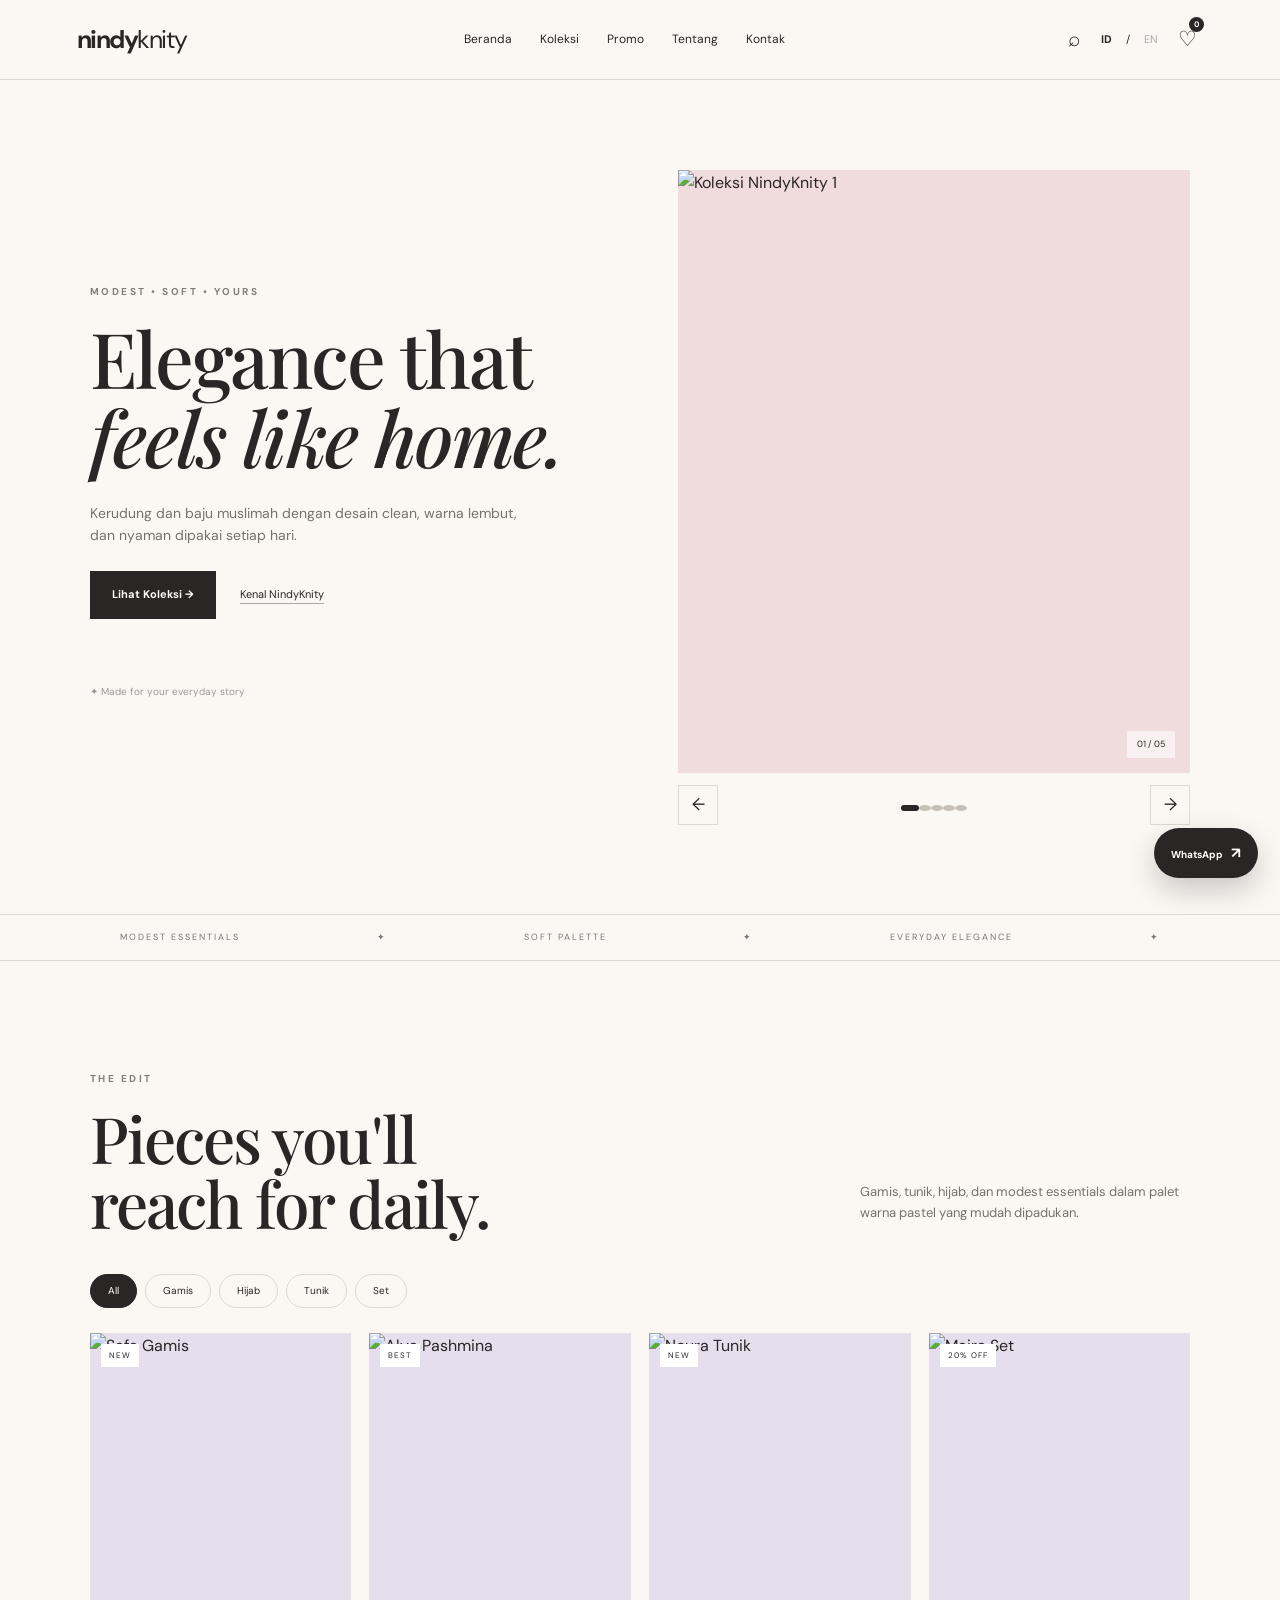
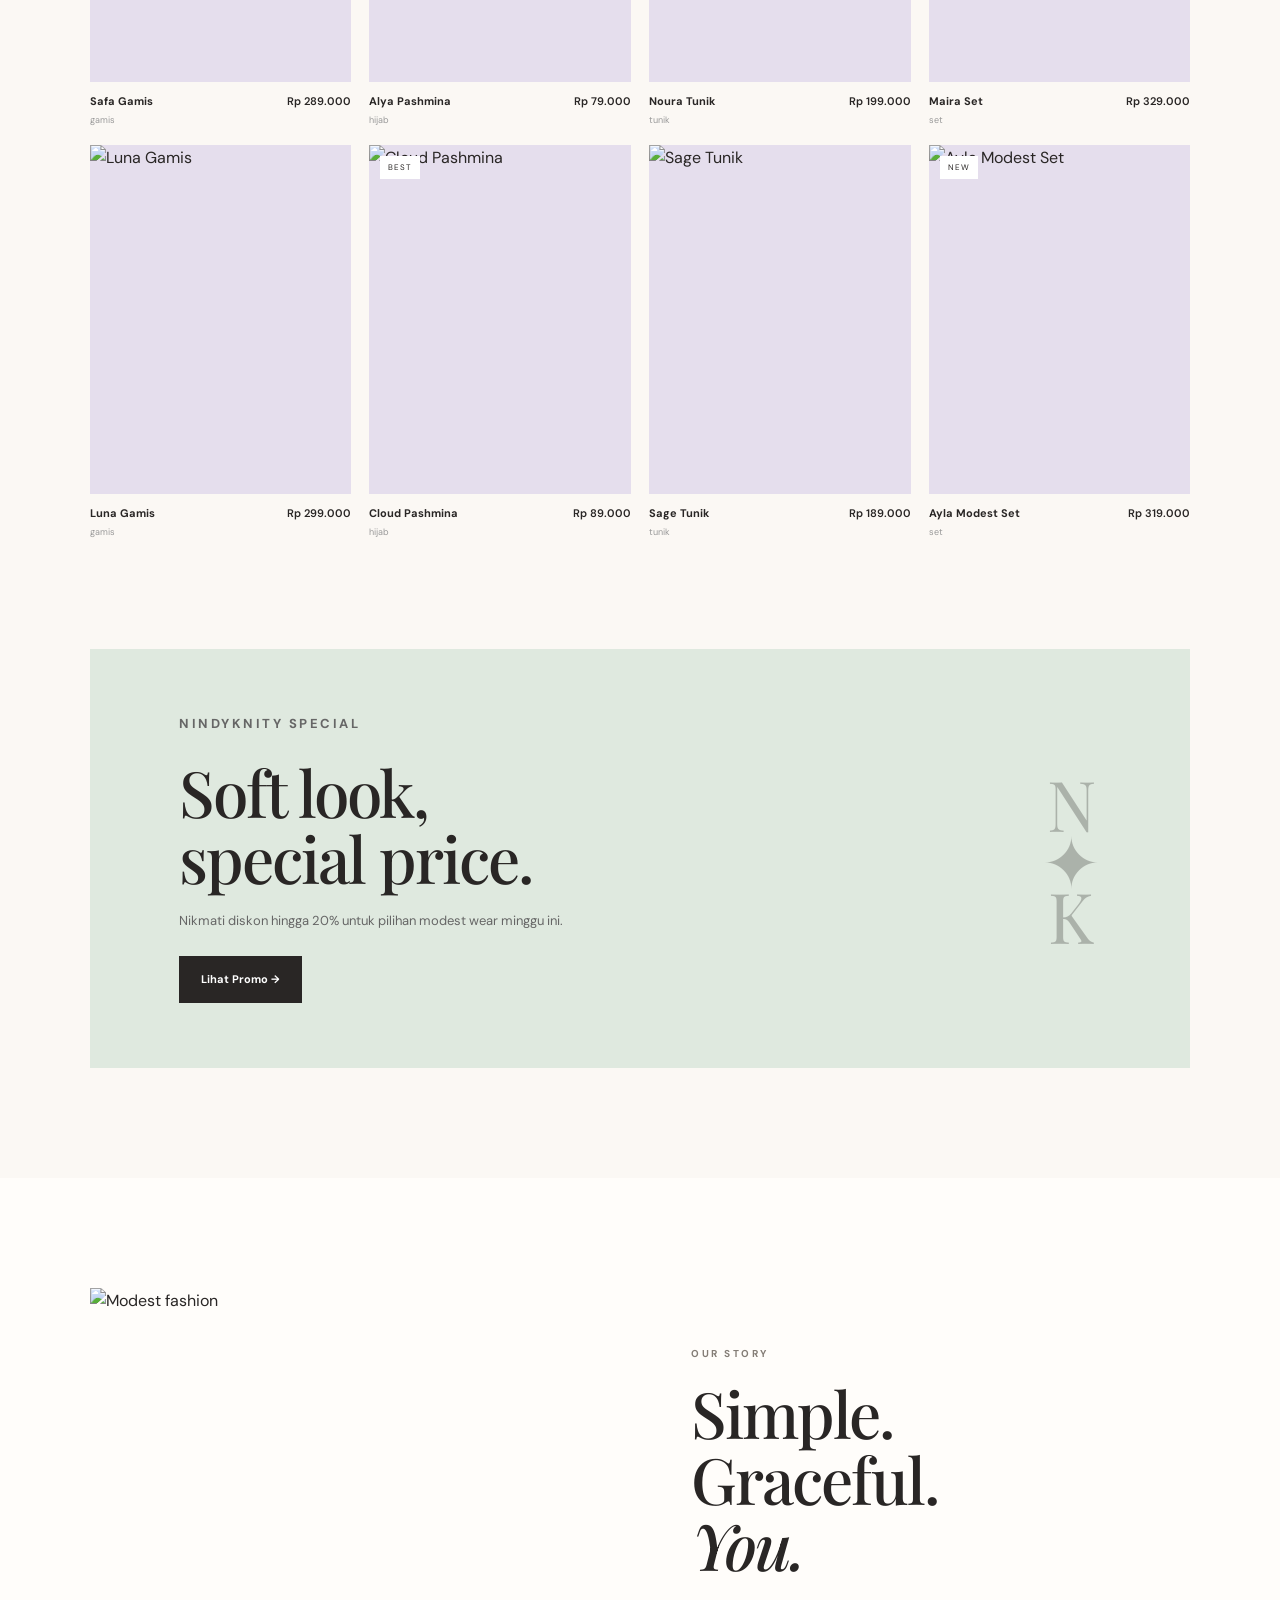
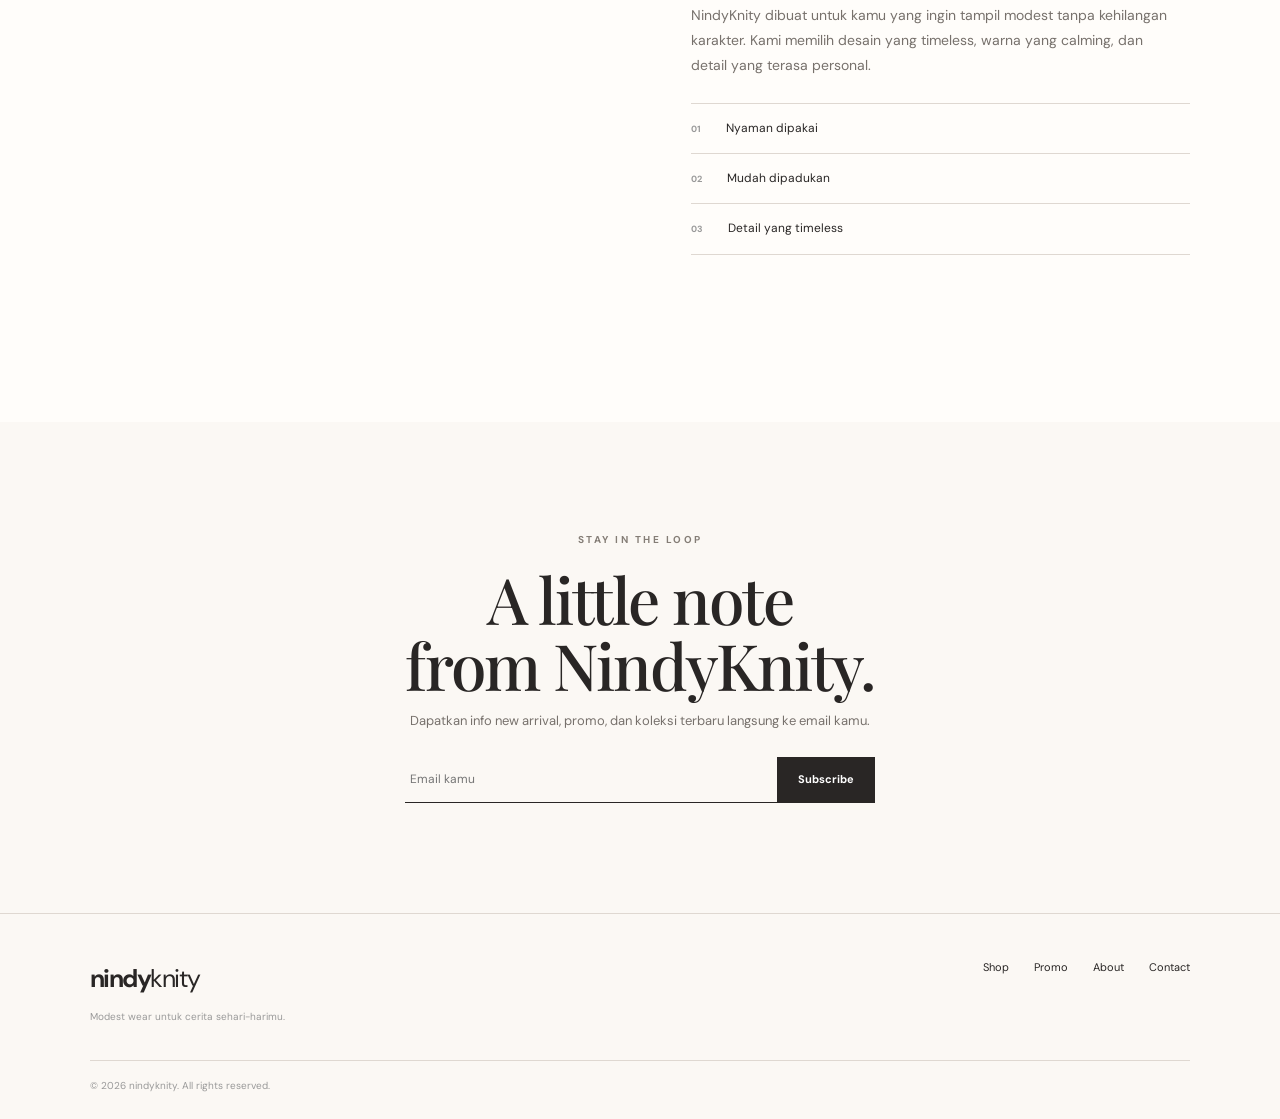
==== commit 9746700a: "Add files via upload" ====
--- a/index.html
+++ b/index.html
@@ -1,74 +1,135 @@
 <!doctype html>
 <html lang="id">
 <head>
-  <meta charset="utf-8">
-  <meta name="viewport" content="width=device-width, initial-scale=1">
-  <title>KStudio — Knitwear</title>
+  <meta charset="UTF-8">
+  <meta name="viewport" content="width=device-width, initial-scale=1.0">
+  <meta name="description" content="NindyKnity — kerudung dan fashion muslimah modern dengan sentuhan pastel.">
+  <title>NindyKnity — Modest Wear</title>
+  <link rel="preconnect" href="https://fonts.googleapis.com">
+  <link rel="preconnect" href="https://fonts.gstatic.com" crossorigin>
+  <link href="https://fonts.googleapis.com/css2?family=DM+Sans:wght@400;500;600;700&family=Playfair+Display:ital,wght@0,500;0,600;1,500&display=swap" rel="stylesheet">
   <link rel="stylesheet" href="./style.css">
 </head>
 <body>
-<header class="header">
-  <a class="logo" href="#home">K<span>Studio</span></a>
-  <nav id="nav">
-    <a href="#home">Home</a><a href="#shop">Shop</a><a href="#promo">Promo</a>
-    <a href="#about">About</a><a href="#contact">Contact</a>
-  </nav>
-  <div class="actions">
-    <button id="searchBtn">⌕</button>
-    <button class="lang active" data-lang="id">ID</button><small>/</small><button class="lang" data-lang="en">EN</button>
-    <button id="cartBtn" class="cart">♡<b id="cartCount">0</b></button>
-    <button id="menuBtn" class="menu">☰</button>
+  <header class="header">
+    <a class="logo" href="#home">nindy<span>knity</span></a>
+    <nav id="nav">
+      <a href="#home" data-id="Beranda" data-en="Home">Beranda</a>
+      <a href="#shop" data-id="Koleksi" data-en="Collection">Koleksi</a>
+      <a href="#promo" data-id="Promo" data-en="Promo">Promo</a>
+      <a href="#about" data-id="Tentang" data-en="About">Tentang</a>
+      <a href="#contact" data-id="Kontak" data-en="Contact">Kontak</a>
+    </nav>
+    <div class="actions">
+      <button id="searchBtn" aria-label="Search">⌕</button>
+      <button class="lang active" data-lang="id">ID</button><span>/</span><button class="lang" data-lang="en">EN</button>
+      <button id="cartBtn" class="cart" aria-label="Shopping cart">♡<b id="cartCount">0</b></button>
+      <button id="menuBtn" class="menu" aria-label="Menu">☰</button>
+    </div>
+  </header>
+
+  <div class="search-panel" id="searchPanel">
+    <input id="searchInput" type="search" placeholder="Cari gamis, kerudung..." data-id-placeholder="Cari gamis, kerudung..." data-en-placeholder="Search dresses, hijabs...">
+    <button id="closeSearch">×</button>
   </div>
-</header>
 
-<div id="searchPanel" class="search-panel">
-  <input id="searchInput" placeholder="Cari knitwear favoritmu...">
-  <button id="closeSearch">×</button>
-</div>
+  <main>
+    <section class="hero" id="home">
+      <div class="hero-copy">
+        <p class="eyebrow" data-id="MODEST • SOFT • YOURS" data-en="MODEST • SOFT • YOURS">MODEST • SOFT • YOURS</p>
+        <h1 data-id="Elegance that<br><em>feels like home.</em>" data-en="Elegance that<br><em>feels like home.</em>">Elegance that<br><em>feels like home.</em></h1>
+        <p class="lead" data-id="Kerudung dan baju muslimah dengan desain clean, warna lembut, dan nyaman dipakai setiap hari." data-en="Modern modest wear with clean silhouettes, soft colors, and everyday comfort.">Kerudung dan baju muslimah dengan desain clean, warna lembut, dan nyaman dipakai setiap hari.</p>
+        <div class="hero-buttons">
+          <a class="btn dark" href="#shop" data-id="Lihat Koleksi →" data-en="Shop Collection →">Lihat Koleksi →</a>
+          <a class="under" href="#about" data-id="Kenal NindyKnity" data-en="Meet NindyKnity">Kenal NindyKnity</a>
+        </div>
+        <p class="note">✦ <span data-id="Made for your everyday story" data-en="Made for your everyday story">Made for your everyday story</span></p>
+      </div>
 
-<main>
-<section id="home" class="hero">
-  <div class="hero-copy">
-    <p class="eyebrow">SOFT • SIMPLE • YOURS</p>
-    <h1>Knitwear that<br><em>feels like you.</em></h1>
-    <p class="lead">Knitwear minimalis dengan warna lembut untuk menemani hari-harimu.</p>
-    <div class="hero-actions"><a class="btn dark" href="#shop">Shop Collection →</a><a class="under" href="#about">Explore KStudio</a></div>
-    <p class="note">✦ Designed for everyday moments</p>
-  </div>
-  <div class="slider-wrap">
-    <div class="slider" id="slider"></div>
-    <div class="slider-controls"><button id="prev">←</button><div id="dots"></div><button id="next">→</button></div>
-  </div>
-</section>
+      <div class="slider-wrap">
+        <div class="slider" id="slider"></div>
+        <div class="slider-controls">
+          <button id="prev">←</button>
+          <div id="dots"></div>
+          <button id="next">→</button>
+        </div>
+      </div>
+    </section>
 
-<div class="ticker"><span>NEW SEASON</span><i>✦</i><span>SOFT KNITWEAR</span><i>✦</i><span>MADE FOR YOU</span><i>✦</i></div>
+    <div class="ticker">
+      <span>MODEST ESSENTIALS</span><i>✦</i><span>SOFT PALETTE</span><i>✦</i><span>EVERYDAY ELEGANCE</span><i>✦</i>
+    </div>
 
-<section id="shop" class="section">
-  <div class="section-head"><div><p class="eyebrow">THE EDIT</p><h2>Knitwear you’ll want<br>to live in.</h2></div><p>Potongan clean, tekstur cozy, dan palet pastel yang gampang dipadukan.</p></div>
-  <div class="filters">
-    <button class="filter active" data-filter="all">All</button><button class="filter" data-filter="cardigan">Cardigan</button>
-    <button class="filter" data-filter="sweater">Sweater</button><button class="filter" data-filter="vest">Knit Vest</button><button class="filter" data-filter="set">Knit Set</button>
-  </div>
-  <div id="products" class="products"></div>
-</section>
+    <section class="section" id="shop">
+      <div class="section-head">
+        <div><p class="eyebrow" data-id="THE EDIT" data-en="THE EDIT">THE EDIT</p><h2 data-id="Pieces you'll<br>reach for daily." data-en="Pieces you'll<br>reach for daily.">Pieces you'll<br>reach for daily.</h2></div>
+        <p data-id="Gamis, tunik, hijab, dan modest essentials dalam palet warna pastel yang mudah dipadukan." data-en="Dresses, tunics, hijabs, and modest essentials in easy-to-style pastel tones.">Gamis, tunik, hijab, dan modest essentials dalam palet warna pastel yang mudah dipadukan.</p>
+      </div>
+      <div class="filters">
+        <button class="filter active" data-filter="all">All</button>
+        <button class="filter" data-filter="gamis">Gamis</button>
+        <button class="filter" data-filter="hijab">Hijab</button>
+        <button class="filter" data-filter="tunik">Tunik</button>
+        <button class="filter" data-filter="set">Set</button>
+      </div>
+      <div id="products" class="products"></div>
+    </section>
 
-<section id="promo" class="promo"><div><p class="eyebrow">KSTUDIO SPECIAL</p><h2>Soft days,<br>special prices.</h2><p>Dapatkan diskon hingga 20% untuk koleksi pilihan minggu ini.</p><a class="btn dark" href="#shop">Shop Promo →</a></div><div class="mark">K<br>✦<br>S</div></section>
+    <section class="promo" id="promo">
+      <div>
+        <p class="eyebrow">NINDYKNITY SPECIAL</p>
+        <h2 data-id="Soft look,<br>special price." data-en="Soft look,<br>special price.">Soft look,<br>special price.</h2>
+        <p data-id="Nikmati diskon hingga 20% untuk pilihan modest wear minggu ini." data-en="Enjoy up to 20% off selected modest wear this week.">Nikmati diskon hingga 20% untuk pilihan modest wear minggu ini.</p>
+        <a class="btn dark" href="#shop" data-id="Lihat Promo →" data-en="Shop Promo →">Lihat Promo →</a>
+      </div>
+      <div class="mark">N<br>✦<br>K</div>
+    </section>
 
-<section id="about" class="about section">
-  <div class="about-img"><img src="https://images.unsplash.com/photo-1558769132-cb1aea458c5e?auto=format&fit=crop&w=1000&q=80" alt="KStudio fashion"></div>
-  <div><p class="eyebrow">OUR STORY</p><h2>Less noise.<br>More <em>you.</em></h2><p class="about-text">KStudio hadir untuk membuat knitwear yang terasa effortless. Kami percaya pakaian yang bagus tidak harus ramai—cukup nyaman, timeless, dan punya karakter.</p>
-  <div class="values"><div><b>01</b>Soft & comfy</div><div><b>02</b>Easy to style</div><div><b>03</b>Made for everyday</div></div></div>
-</section>
+    <section class="about section" id="about">
+      <div class="about-img">
+        <img src="https://images.unsplash.com/photo-1589810635657-232948472d98?auto=format&fit=crop&w=1000&q=85" alt="Modest fashion">
+      </div>
+      <div>
+        <p class="eyebrow" data-id="OUR STORY" data-en="OUR STORY">OUR STORY</p>
+        <h2 data-id="Simple.<br>Graceful.<br><em>You.</em>" data-en="Simple.<br>Graceful.<br><em>You.</em>">Simple.<br>Graceful.<br><em>You.</em></h2>
+        <p class="about-text" data-id="NindyKnity dibuat untuk kamu yang ingin tampil modest tanpa kehilangan karakter. Kami memilih desain yang timeless, warna yang calming, dan detail yang terasa personal." data-en="NindyKnity is made for women who want modest style without losing their personality. Timeless silhouettes, calming colors, and thoughtful details come together for everyday wear.">NindyKnity dibuat untuk kamu yang ingin tampil modest tanpa kehilangan karakter. Kami memilih desain yang timeless, warna yang calming, dan detail yang terasa personal.</p>
+        <div class="values">
+          <div><b>01</b><span data-id="Nyaman dipakai" data-en="Everyday comfort">Nyaman dipakai</span></div>
+          <div><b>02</b><span data-id="Mudah dipadukan" data-en="Easy to style">Mudah dipadukan</span></div>
+          <div><b>03</b><span data-id="Detail yang timeless" data-en="Timeless details">Detail yang timeless</span></div>
+        </div>
+      </div>
+    </section>
 
-<section id="contact" class="newsletter"><p class="eyebrow">STAY IN THE LOOP</p><h2>Get the soft updates.</h2><p>Promo, new drops, dan cerita KStudio langsung ke inbox kamu.</p><form id="newsletter"><input type="email" required placeholder="Email kamu"><button class="btn dark">Subscribe</button></form></section>
-</main>
+    <section class="newsletter" id="contact">
+      <p class="eyebrow">STAY IN THE LOOP</p>
+      <h2 data-id="A little note<br>from NindyKnity." data-en="A little note<br>from NindyKnity.">A little note<br>from NindyKnity.</h2>
+      <p data-id="Dapatkan info new arrival, promo, dan koleksi terbaru langsung ke email kamu." data-en="Get new arrivals, promos, and collection updates straight to your inbox.">Dapatkan info new arrival, promo, dan koleksi terbaru langsung ke email kamu.</p>
+      <form id="newsletter">
+        <input type="email" required placeholder="Email kamu" data-id-placeholder="Email kamu" data-en-placeholder="Your email">
+        <button class="btn dark" data-id="Subscribe" data-en="Subscribe">Subscribe</button>
+      </form>
+    </section>
+  </main>
 
-<footer><div><a class="logo" href="#home">K<span>Studio</span></a><p>Soft knitwear for your everyday story.</p></div><div class="footer-links"><a href="#shop">Shop</a><a href="#promo">Promo</a><a href="#about">About</a><a href="#contact">Contact</a></div><small>© 2026 KStudio. All rights reserved.</small></footer>
+  <footer>
+    <div><a class="logo" href="#home">nindy<span>knity</span></a><p data-id="Modest wear untuk cerita sehari-harimu." data-en="Modest wear for your everyday story.">Modest wear untuk cerita sehari-harimu.</p></div>
+    <div class="footer-links"><a href="#shop">Shop</a><a href="#promo">Promo</a><a href="#about">About</a><a href="#contact">Contact</a></div>
+    <small>© 2026 nindyknity. All rights reserved.</small>
+  </footer>
 
-<aside id="drawer" class="drawer"><div class="drawer-head"><h3>Your Bag</h3><button id="closeCart">×</button></div><div id="cartItems"></div><div class="cart-bottom"><div><span>Total</span><b id="total">Rp 0</b></div><button id="checkout" class="btn dark full">Checkout via WhatsApp</button></div></aside>
-<div id="overlay" class="overlay"></div>
-<a class="wa" href="https://wa.me/6285219577704?text=Halo%20kak%20aku%20mau%20pesan%20baju%20....%205%20pack%20ya" target="_blank" rel="noopener">WhatsApp <b>↗</b></a>
-<div id="toast" class="toast"></div>
-<script src="./script.js"></script>
+  <aside class="drawer" id="drawer">
+    <div class="drawer-head"><h3 data-id="Keranjangmu" data-en="Your Bag">Keranjangmu</h3><button id="closeCart">×</button></div>
+    <div id="cartItems" class="cart-list"></div>
+    <div class="cart-bottom"><div><span>Total</span><b id="total">Rp 0</b></div><button id="checkout" class="btn dark full" data-id="Checkout via WhatsApp" data-en="Checkout via WhatsApp">Checkout via WhatsApp</button></div>
+  </aside>
+  <div class="overlay" id="overlay"></div>
+
+  <a class="wa" href="https://wa.me/6285219577704?text=Halo%20kak%20aku%20mau%20pesan%20gamis%20....%205%20pack%20ya" target="_blank" rel="noopener" aria-label="WhatsApp">
+    <span>WhatsApp</span><b>↗</b>
+  </a>
+  <div class="toast" id="toast"></div>
+
+  <script src="./script.js"></script>
 </body>
 </html>
--- a/style.css
+++ b/style.css
@@ -1,12 +1,16 @@
-@import url('https://fonts.googleapis.com/css2?family=DM+Sans:wght@400;500;600;700&family=Playfair+Display:ital,wght@0,500;0,600;1,500&display=swap');
-*{box-sizing:border-box}html{scroll-behavior:smooth}body{margin:0;background:#fbf8f3;color:#292624;font-family:'DM Sans',Arial,sans-serif}a{text-decoration:none;color:inherit}button,input{font:inherit}button{cursor:pointer;border:0;background:none;color:inherit}
-.header{height:78px;padding:0 6vw;display:flex;align-items:center;justify-content:space-between;border-bottom:1px solid #ddd7d0;background:#fbf8f3ee;position:sticky;top:0;z-index:20;backdrop-filter:blur(10px)}.logo{font-size:25px;font-weight:700;letter-spacing:-1.5px}.logo span{font-weight:400}.header nav{display:flex;gap:28px;font-size:12px}.header nav a:hover{text-decoration:underline}.actions{display:flex;align-items:center;gap:8px;font-size:12px}.actions button{padding:6px}.actions button:first-child{font-size:21px}.lang{color:#aaa}.lang.active{color:#222;font-weight:700}.cart{font-size:21px;position:relative}.cart b{position:absolute;top:0;right:-2px;background:#292624;color:#fff;border-radius:50%;font-size:8px;width:15px;height:15px;display:grid;place-items:center}.menu{display:none;font-size:21px}
-.search-panel{display:none;position:fixed;right:6vw;top:88px;background:#fffdf9;border:1px solid #ddd7d0;padding:10px;z-index:30;width:min(430px,90vw);box-shadow:0 20px 50px #0002}.search-panel.show{display:flex}.search-panel input{flex:1;border:0;outline:0;padding:10px;background:transparent}.search-panel button{font-size:22px}
-.hero{min-height:calc(100vh - 78px);padding:7vw 7vw;display:grid;grid-template-columns:1fr 1fr;gap:6vw;align-items:center}.eyebrow{font-size:10px;letter-spacing:2.5px;font-weight:700;color:#827a74;margin:0 0 18px}.hero h1,h2,h3{font-family:'Playfair Display',Georgia,serif;font-weight:500;line-height:1.02;letter-spacing:-2px}.hero h1{font-size:clamp(48px,6vw,86px);margin:0}.hero em{font-style:italic}.lead{color:#777;max-width:420px;font-size:14px;margin:24px 0}.hero-actions{display:flex;gap:24px;align-items:center}.btn{display:inline-flex;justify-content:center;align-items:center;padding:14px 21px;font-size:11px;font-weight:700;border:1px solid #292624}.dark{background:#292624;color:white}.under{font-size:11px;border-bottom:1px solid #aaa}.note{font-size:10px;color:#999;margin-top:65px}.slider{height:min(67vh,680px);position:relative;overflow:hidden;background:#eadde3}.slide{position:absolute;inset:0;opacity:0;transition:.6s}.slide.active{opacity:1}.slide img{width:100%;height:100%;object-fit:cover}.slide-no{position:absolute;right:15px;bottom:15px;background:#fff9;padding:6px 10px;font-size:9px}.slider-controls{display:flex;align-items:center;justify-content:space-between;margin-top:12px}.slider-controls>button{border:1px solid #ddd7d0;width:40px;height:40px}.dots{display:flex;gap:6px}.dot{width:6px;height:6px;background:#c7c0ba;border-radius:50%}.dot.active{width:18px;border-radius:4px;background:#292624}
-.ticker{border-block:1px solid #ddd7d0;display:flex;justify-content:space-around;padding:15px 4vw;color:#777;font-size:9px;letter-spacing:2px}.ticker i{font-style:normal}
-.section{padding:110px 7vw}.section-head{display:flex;justify-content:space-between;align-items:end;gap:30px;margin-bottom:38px}.section h2,.promo h2,.about h2,.newsletter h2{font-size:clamp(40px,5vw,68px);margin:0}.section-head>p{max-width:320px;color:#777;font-size:13px}.filters{display:flex;gap:8px;flex-wrap:wrap;margin-bottom:25px}.filter{border:1px solid #ddd7d0;padding:8px 17px;border-radius:30px;font-size:10px}.filter.active,.filter:hover{background:#292624;color:white;border-color:#292624}.products{display:grid;grid-template-columns:repeat(4,1fr);gap:18px}.product-image{aspect-ratio:3/4;overflow:hidden;position:relative;background:#e7dfeb}.product-image img{width:100%;height:100%;object-fit:cover;transition:.5s}.product:hover img{transform:scale(1.04)}.tag{position:absolute;left:11px;top:11px;background:white;padding:5px 8px;font-size:8px;letter-spacing:1px}.add{position:absolute;right:11px;bottom:11px;width:38px;height:38px;border-radius:50%;background:white;font-size:20px;opacity:0;transition:.2s}.product:hover .add{opacity:1}.info{display:flex;justify-content:space-between;gap:10px;padding-top:11px;font-size:11px}.type{font-size:9px;color:#999;margin-top:2px}.price{font-weight:600;white-space:nowrap}
-.promo{margin:0 7vw 110px;padding:65px 7%;background:#dfeadf;display:flex;justify-content:space-between;align-items:center}.promo h2{margin-bottom:20px}.promo p{font-size:13px;color:#666;max-width:420px;margin:0 0 24px}.mark{font:70px/0.8 'Playfair Display',serif;text-align:center;opacity:.3}.about{background:#fffdf9;display:grid;grid-template-columns:1fr 1fr;gap:8vw;align-items:center}.about-img{aspect-ratio:4/5;overflow:hidden}.about-img img{width:100%;height:100%;object-fit:cover}.about-text{max-width:480px;color:#777;font-size:14px;line-height:1.8;margin:25px 0}.values{border-top:1px solid #ddd7d0}.values div{padding:15px 0;border-bottom:1px solid #ddd7d0;font-size:12px}.values b{font-size:9px;color:#999;margin-right:25px}.newsletter{text-align:center;padding:110px 20px}.newsletter h2{margin:0}.newsletter>p:not(.eyebrow){color:#777;font-size:13px}.newsletter form{display:flex;max-width:470px;margin:25px auto 0;border-bottom:1px solid #292624}.newsletter input{flex:1;border:0;outline:0;background:transparent;padding:13px 5px;font-size:12px}.newsletter .btn{border:0}
-footer{border-top:1px solid #ddd7d0;padding:45px 7vw 25px;display:grid;grid-template-columns:1fr auto;gap:25px}footer p,footer small{font-size:10px;color:#999}.footer-links{display:flex;gap:25px;font-size:11px}footer small{grid-column:1/-1;border-top:1px solid #ddd7d0;padding-top:17px}
-.drawer{position:fixed;z-index:50;right:0;top:0;width:min(430px,92vw);height:100vh;background:#fffdf9;padding:28px;transform:translateX(100%);transition:.35s;display:flex;flex-direction:column}.drawer.open{transform:none}.drawer-head{display:flex;justify-content:space-between;border-bottom:1px solid #ddd7d0;padding-bottom:17px}.drawer-head h3{margin:0;font-size:26px}.drawer-head button{font-size:25px}.cart-list{padding:18px 0;overflow:auto;flex:1}.empty{text-align:center;color:#999;font-size:12px;padding-top:50px}.cart-item{display:grid;grid-template-columns:65px 1fr auto;gap:12px;margin-bottom:17px}.cart-item img{width:65px;height:80px;object-fit:cover}.cart-item h4{font-size:11px;margin:0 0 3px}.cart-item p{font-size:10px;color:#999;margin:0}.qty{display:flex;gap:7px;align-items:center;margin-top:8px}.qty button{width:21px;height:21px;border:1px solid #ddd7d0}.remove{font-size:17px;color:#999}.cart-bottom{border-top:1px solid #ddd7d0;padding-top:18px}.cart-bottom>div{display:flex;justify-content:space-between;font-size:12px;margin-bottom:16px}.full{width:100%}.overlay{position:fixed;inset:0;background:#0005;z-index:40;opacity:0;pointer-events:none;transition:.3s}.overlay.show{opacity:1;pointer-events:auto}.wa{position:fixed;z-index:25;right:22px;bottom:22px;background:#292624;color:#fff;padding:13px 17px;border-radius:40px;font-size:10px;font-weight:700;box-shadow:0 12px 30px #0003}.toast{position:fixed;z-index:70;left:50%;bottom:25px;transform:translate(-50%,20px);background:#292624;color:white;padding:11px 18px;font-size:10px;opacity:0;transition:.3s}.toast.show{opacity:1;transform:translate(-50%,0)}
+*{box-sizing:border-box}
+:root{--bg:#fbf8f4;--paper:#fffdfa;--ink:#292625;--muted:#77716c;--line:#dfd8d1;--blush:#f1dcdd;--lav:#e5deed;--sage:#dfe9df;--cream:#f3e8d1}
+html{scroll-behavior:smooth}body{margin:0;background:var(--bg);color:var(--ink);font-family:"DM Sans",Arial,sans-serif;line-height:1.6}a{text-decoration:none;color:inherit}button,input{font:inherit}button{border:0;background:none;color:inherit;cursor:pointer}
+.header{height:80px;padding:0 6vw;display:flex;align-items:center;justify-content:space-between;border-bottom:1px solid var(--line);background:#fbf8f4ed;backdrop-filter:blur(12px);position:sticky;top:0;z-index:20}.logo{font-size:25px;font-weight:700;letter-spacing:-1.5px}.logo span{font-weight:400}.header nav{display:flex;gap:28px;font-size:12px}.header nav a:hover{text-decoration:underline}.actions{display:flex;align-items:center;gap:8px;font-size:11px}.actions button{padding:6px}.actions>button:first-child{font-size:21px}.lang{color:#aaa}.lang.active{color:var(--ink);font-weight:700}.cart{font-size:21px;position:relative}.cart b{position:absolute;right:-1px;top:0;background:var(--ink);color:#fff;width:15px;height:15px;border-radius:50%;display:grid;place-items:center;font-size:8px}.menu{display:none;font-size:21px}
+.search-panel{display:none;position:fixed;z-index:30;right:6vw;top:90px;width:min(440px,90vw);background:var(--paper);border:1px solid var(--line);padding:10px;box-shadow:0 20px 50px #0002}.search-panel.show{display:flex}.search-panel input{flex:1;border:0;outline:0;background:transparent;padding:10px}.search-panel button{font-size:22px}
+.hero{min-height:calc(100vh - 80px);padding:7vw;display:grid;grid-template-columns:1fr 1fr;gap:6vw;align-items:center}.eyebrow{font-size:10px;letter-spacing:2.5px;font-weight:700;color:#847d76;margin:0 0 18px}.hero h1,h2,h3{font-family:"Playfair Display",Georgia,serif;font-weight:500;line-height:1.03;letter-spacing:-2px}.hero h1{font-size:clamp(48px,6vw,86px);margin:0}.hero em{font-style:italic}.lead{max-width:450px;color:var(--muted);font-size:14px;margin:25px 0}.hero-buttons{display:flex;align-items:center;gap:24px}.btn{display:inline-flex;justify-content:center;align-items:center;padding:14px 21px;font-size:11px;font-weight:700;border:1px solid var(--ink);transition:.2s}.btn:hover{transform:translateY(-2px)}.dark{background:var(--ink);color:white}.under{font-size:11px;border-bottom:1px solid #aaa}.note{font-size:10px;color:#999;margin-top:65px}
+.slider{height:min(67vh,680px);position:relative;overflow:hidden;background:var(--blush)}.slide{position:absolute;inset:0;opacity:0;transition:opacity .65s}.slide.active{opacity:1}.slide img{width:100%;height:100%;object-fit:cover}.slide-no{position:absolute;right:15px;bottom:15px;background:#fff9;padding:6px 10px;font-size:9px}.slider-controls{display:flex;align-items:center;justify-content:space-between;margin-top:12px}.slider-controls>button{width:40px;height:40px;border:1px solid var(--line);font-size:17px}.dots{display:flex;gap:6px}.dot{width:6px;height:6px;background:#c6bfb8;border-radius:50%}.dot.active{width:18px;border-radius:4px;background:var(--ink)}
+.ticker{border-block:1px solid var(--line);display:flex;justify-content:space-around;padding:15px 4vw;color:#777;font-size:9px;letter-spacing:2px}.ticker i{font-style:normal}
+.section{padding:110px 7vw}.section-head{display:flex;justify-content:space-between;align-items:end;gap:30px;margin-bottom:38px}.section h2,.promo h2,.about h2,.newsletter h2{font-size:clamp(40px,5vw,68px);margin:0}.section-head>p{max-width:330px;color:var(--muted);font-size:13px}.filters{display:flex;gap:8px;flex-wrap:wrap;margin-bottom:25px}.filter{border:1px solid var(--line);border-radius:30px;padding:8px 17px;font-size:10px}.filter.active,.filter:hover{background:var(--ink);color:white;border-color:var(--ink)}.products{display:grid;grid-template-columns:repeat(4,1fr);gap:18px}.product-image{aspect-ratio:3/4;position:relative;overflow:hidden;background:var(--lav)}.product-image img{width:100%;height:100%;object-fit:cover;transition:.5s}.product:hover img{transform:scale(1.045)}.tag{position:absolute;left:11px;top:11px;background:white;padding:5px 8px;font-size:8px;letter-spacing:1px}.add{position:absolute;right:11px;bottom:11px;width:38px;height:38px;border-radius:50%;background:white;font-size:20px;opacity:0;transform:translateY(7px);transition:.2s}.product:hover .add{opacity:1;transform:none}.info{display:flex;justify-content:space-between;gap:10px;padding-top:11px;font-size:11px}.type{font-size:9px;color:#999;margin-top:2px}.price{font-weight:600;white-space:nowrap}
+.promo{margin:0 7vw 110px;padding:65px 7%;background:var(--sage);display:flex;justify-content:space-between;align-items:center}.promo h2{margin-bottom:20px}.promo p{font-size:13px;color:#666;max-width:420px;margin:0 0 24px}.mark{font:70px/.8 "Playfair Display",serif;text-align:center;opacity:.28}
+.about{display:grid;grid-template-columns:1fr 1fr;gap:8vw;align-items:center;background:var(--paper)}.about-img{aspect-ratio:4/5;overflow:hidden}.about-img img{width:100%;height:100%;object-fit:cover}.about-text{max-width:480px;color:var(--muted);font-size:14px;line-height:1.8;margin:25px 0}.values{border-top:1px solid var(--line)}.values div{padding:15px 0;border-bottom:1px solid var(--line);font-size:12px}.values b{font-size:9px;color:#999;margin-right:25px}
+.newsletter{text-align:center;padding:110px 20px}.newsletter>p:not(.eyebrow){color:var(--muted);font-size:13px}.newsletter form{max-width:470px;margin:25px auto 0;display:flex;border-bottom:1px solid var(--ink)}.newsletter input{flex:1;border:0;outline:0;background:transparent;padding:13px 5px;font-size:12px}.newsletter .btn{border:0}
+footer{border-top:1px solid var(--line);padding:45px 7vw 25px;display:grid;grid-template-columns:1fr auto;gap:25px}footer p,footer small{font-size:10px;color:#999}.footer-links{display:flex;gap:25px;font-size:11px}footer small{grid-column:1/-1;border-top:1px solid var(--line);padding-top:17px}
+.drawer{position:fixed;z-index:50;right:0;top:0;width:min(430px,92vw);height:100vh;background:var(--paper);padding:28px;transform:translateX(100%);transition:.35s;display:flex;flex-direction:column}.drawer.open{transform:none}.drawer-head{display:flex;justify-content:space-between;border-bottom:1px solid var(--line);padding-bottom:17px}.drawer-head h3{margin:0;font-size:26px}.drawer-head button{font-size:25px}.cart-list{padding:18px 0;overflow:auto;flex:1}.empty{text-align:center;color:#999;font-size:12px;padding-top:50px}.cart-item{display:grid;grid-template-columns:65px 1fr auto;gap:12px;margin-bottom:17px}.cart-item img{width:65px;height:80px;object-fit:cover}.cart-item h4{font-size:11px;margin:0 0 3px}.cart-item p{font-size:10px;color:#999;margin:0}.qty{display:flex;gap:7px;align-items:center;margin-top:8px}.qty button{width:21px;height:21px;border:1px solid var(--line)}.remove{font-size:17px;color:#999}.cart-bottom{border-top:1px solid var(--line);padding-top:18px}.cart-bottom>div{display:flex;justify-content:space-between;font-size:12px;margin-bottom:16px}.full{width:100%}.overlay{position:fixed;inset:0;background:#0005;z-index:40;opacity:0;pointer-events:none;transition:.3s}.overlay.show{opacity:1;pointer-events:auto}.wa{position:fixed;right:22px;bottom:22px;z-index:25;background:var(--ink);color:#fff;padding:13px 17px;border-radius:50px;font-size:10px;font-weight:700;box-shadow:0 12px 30px #0003}.wa b{font-size:15px;margin-left:8px}.toast{position:fixed;z-index:70;left:50%;bottom:25px;transform:translate(-50%,20px);background:var(--ink);color:white;padding:11px 18px;font-size:10px;opacity:0;transition:.3s}.toast.show{opacity:1;transform:translate(-50%,0)}
 @media(max-width:900px){.hero{grid-template-columns:1fr}.slider{height:58vh}.products{grid-template-columns:repeat(2,1fr)}.about{grid-template-columns:1fr}.section-head{align-items:flex-start;flex-direction:column}}
-@media(max-width:650px){.header{padding:0 5vw}.header nav{display:none;position:absolute;left:0;right:0;top:78px;background:#fffdf9;padding:25px;flex-direction:column;border-bottom:1px solid #ddd7d0}.header nav.open{display:flex}.menu{display:block}.actions .lang,.actions small{display:none}.hero{padding:45px 5vw}.hero h1{font-size:50px}.slider{height:55vh}.section{padding:75px 5vw}.products{gap:20px 10px}.promo{margin:0 5vw 75px;padding:45px 30px}.mark{font-size:45px}.footer-links{grid-column:1/-1}.wa{width:52px;height:52px;padding:0;display:grid;place-items:center;border-radius:50%}.wa{font-size:0}.wa b{font-size:17px}}
+@media(max-width:650px){.header{padding:0 5vw}.header nav{display:none;position:absolute;left:0;right:0;top:80px;background:var(--paper);padding:25px;flex-direction:column;border-bottom:1px solid var(--line)}.header nav.open{display:flex}.menu{display:block}.actions .lang,.actions span{display:none}.hero{padding:45px 5vw}.hero h1{font-size:50px}.slider{height:55vh}.section{padding:75px 5vw}.products{gap:20px 10px}.promo{margin:0 5vw 75px;padding:45px 30px}.mark{font-size:45px}.footer-links{grid-column:1/-1}.wa{width:52px;height:52px;padding:0;display:grid;place-items:center;border-radius:50%;font-size:0}.wa b{font-size:17px;margin:0}}
